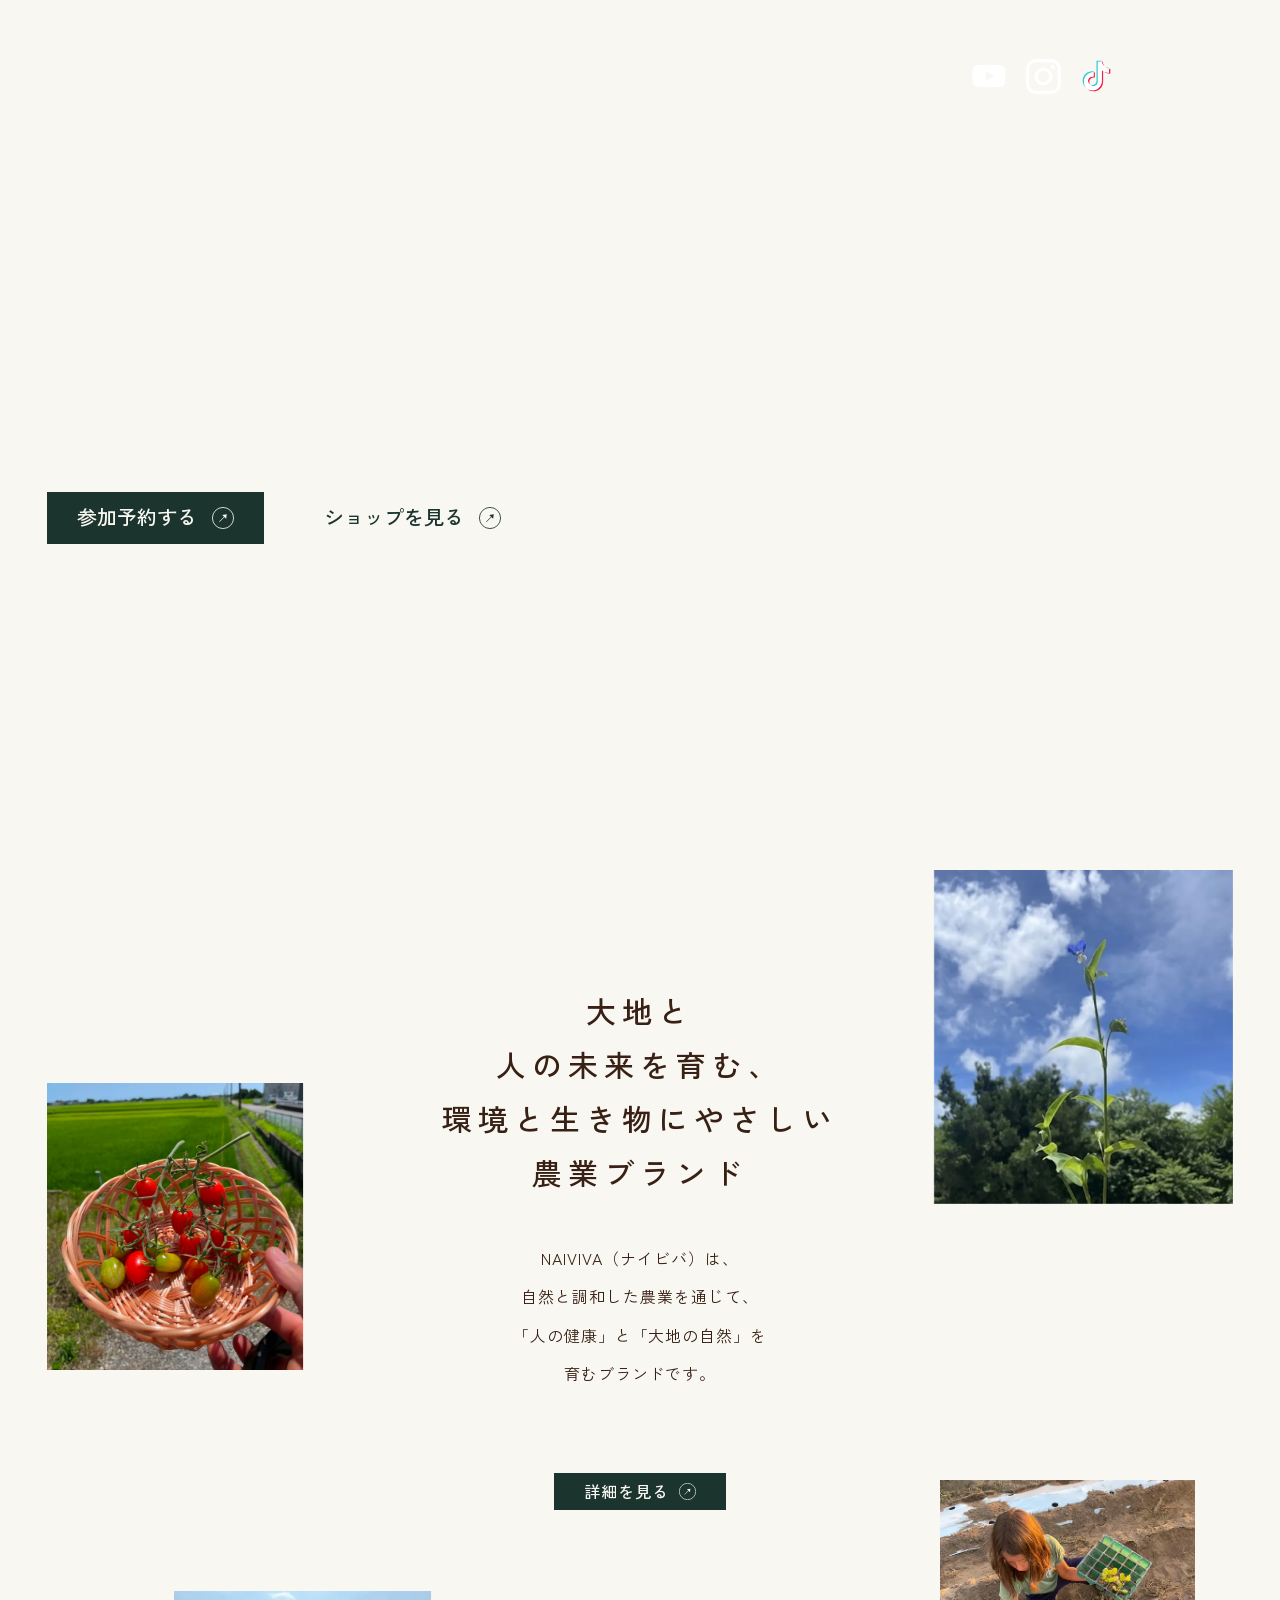
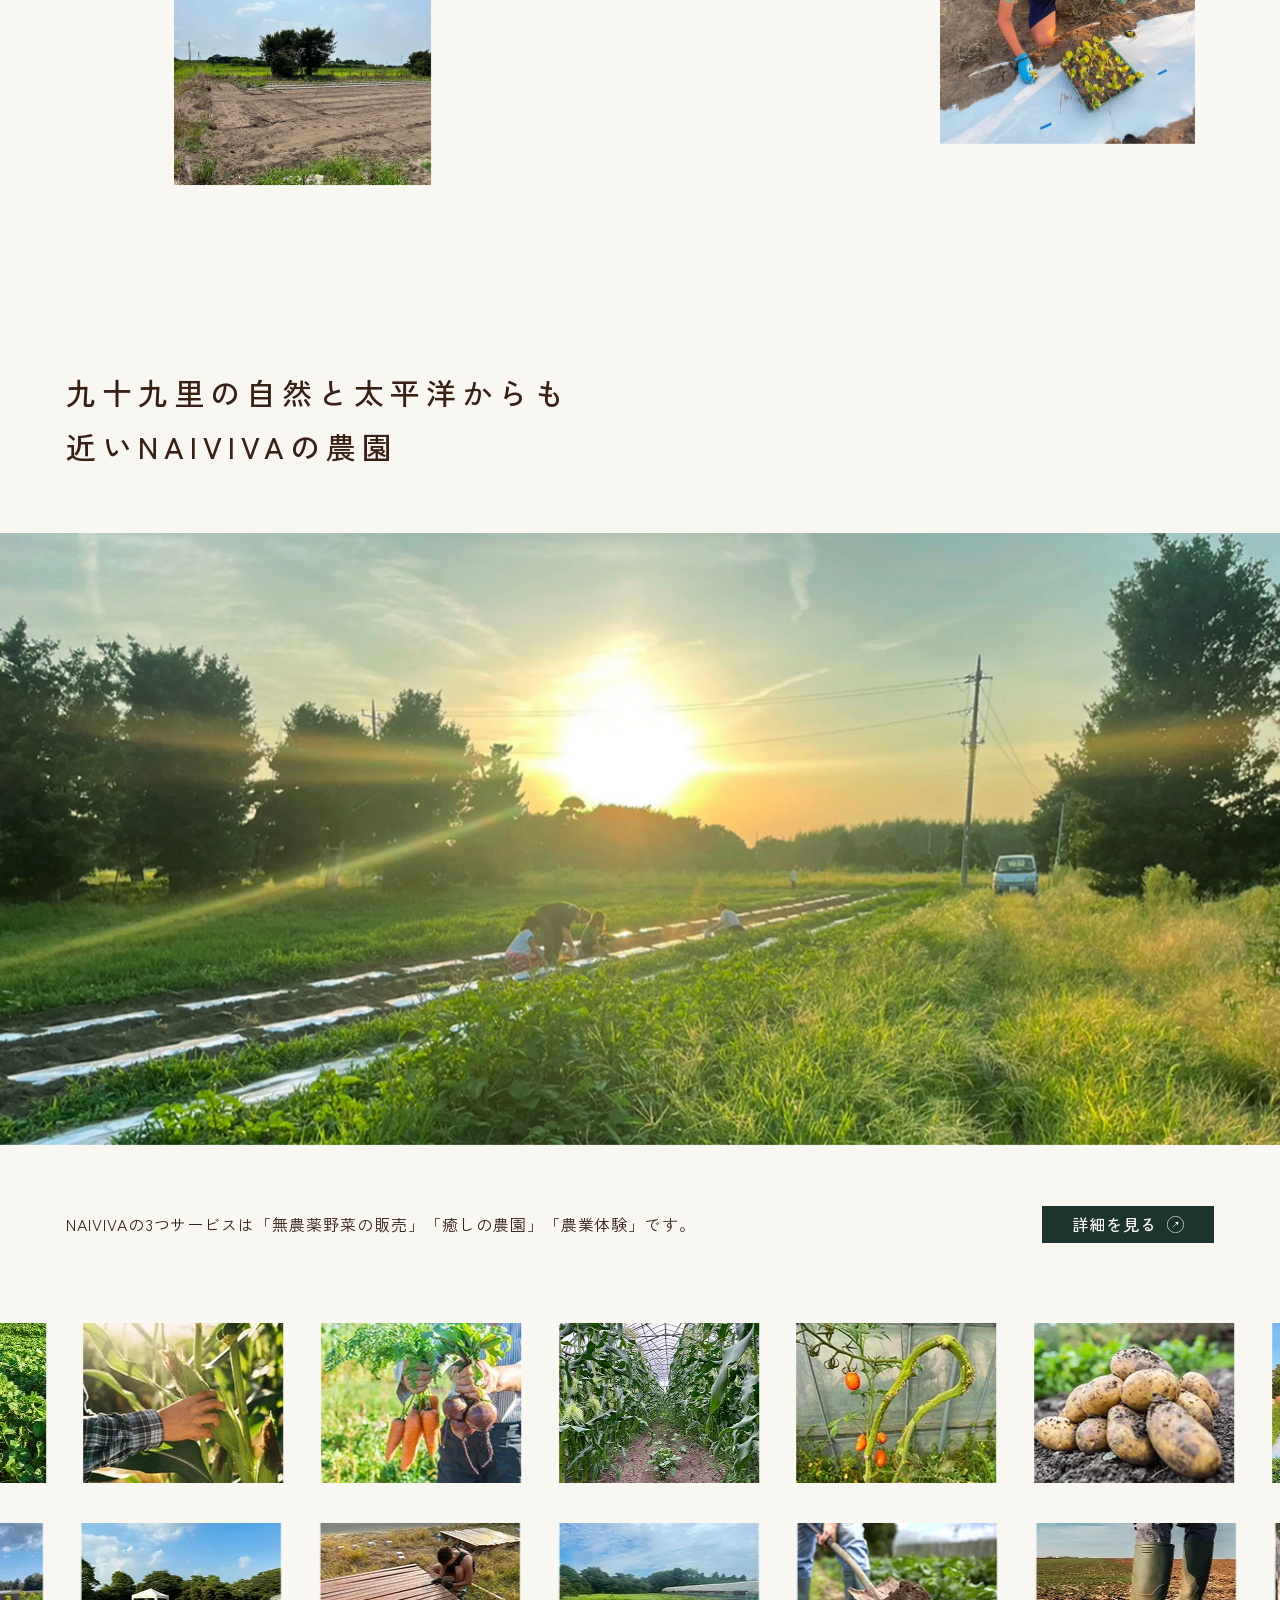
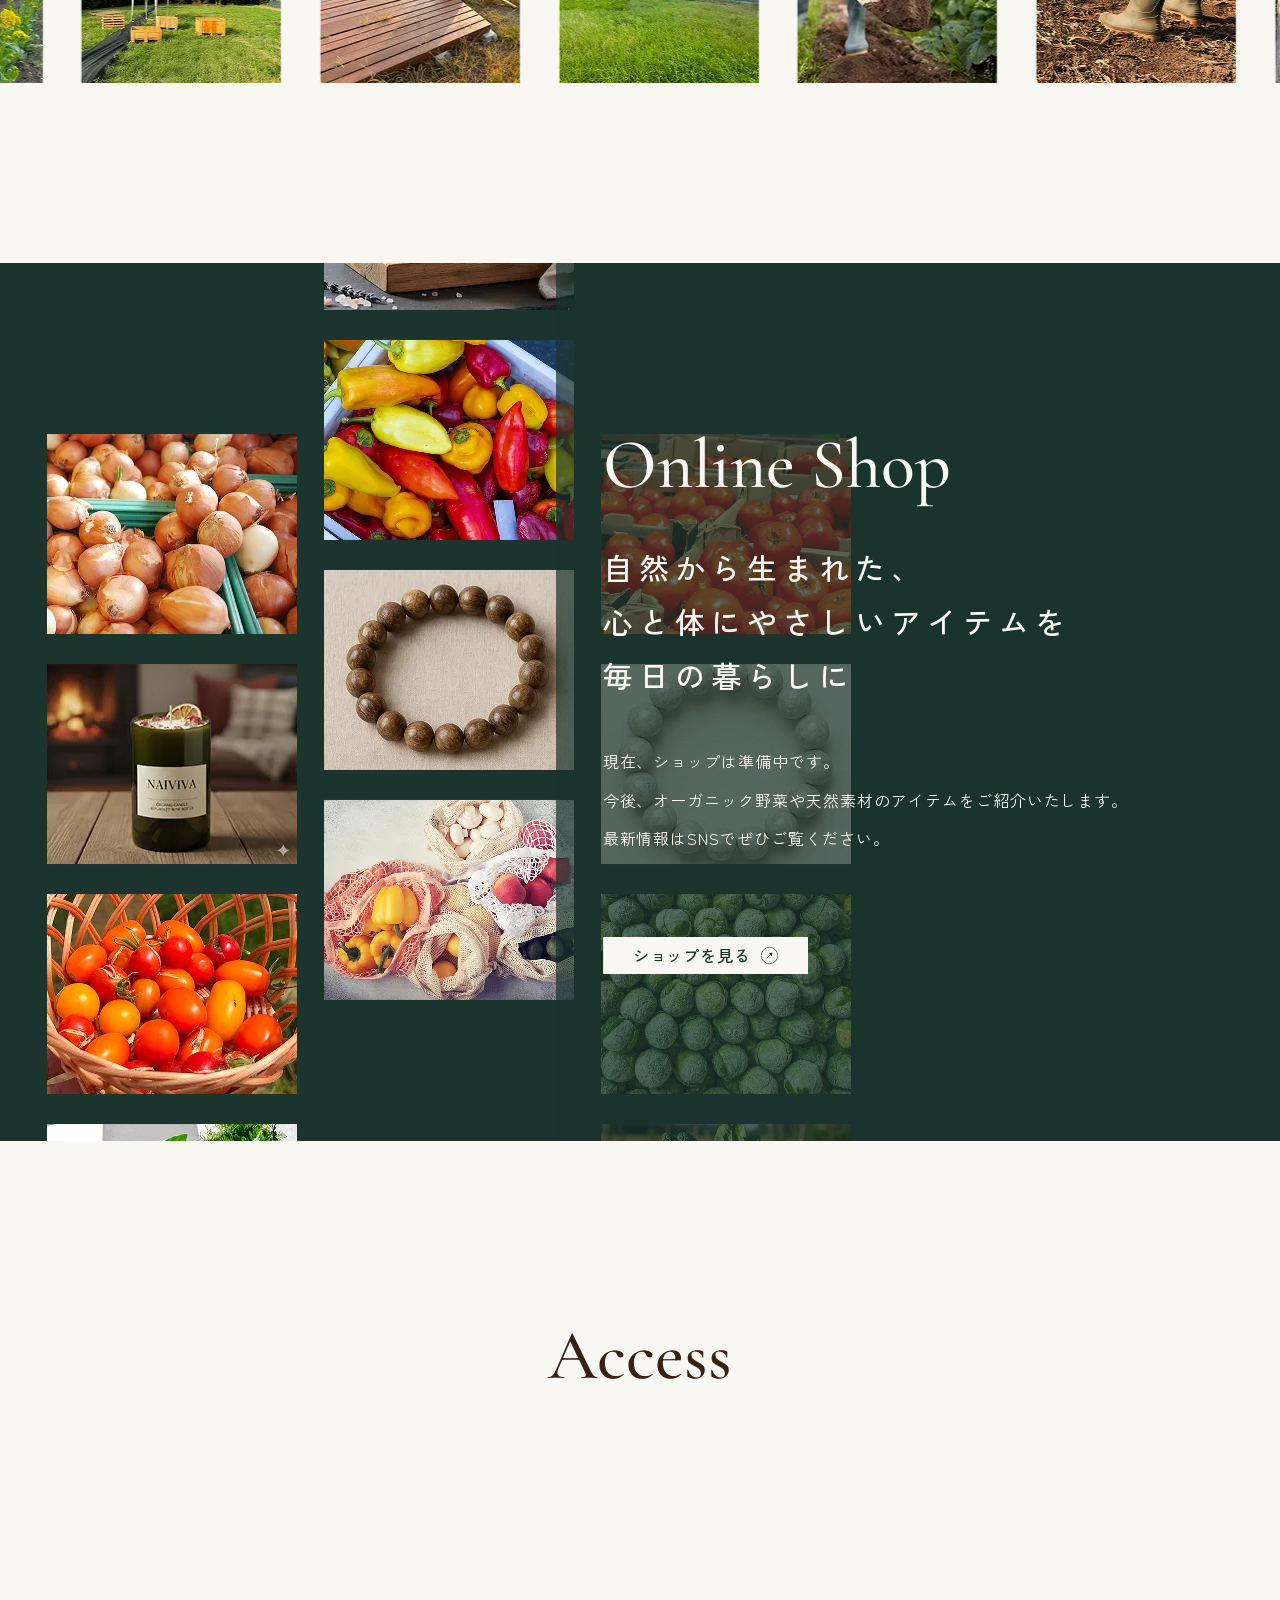
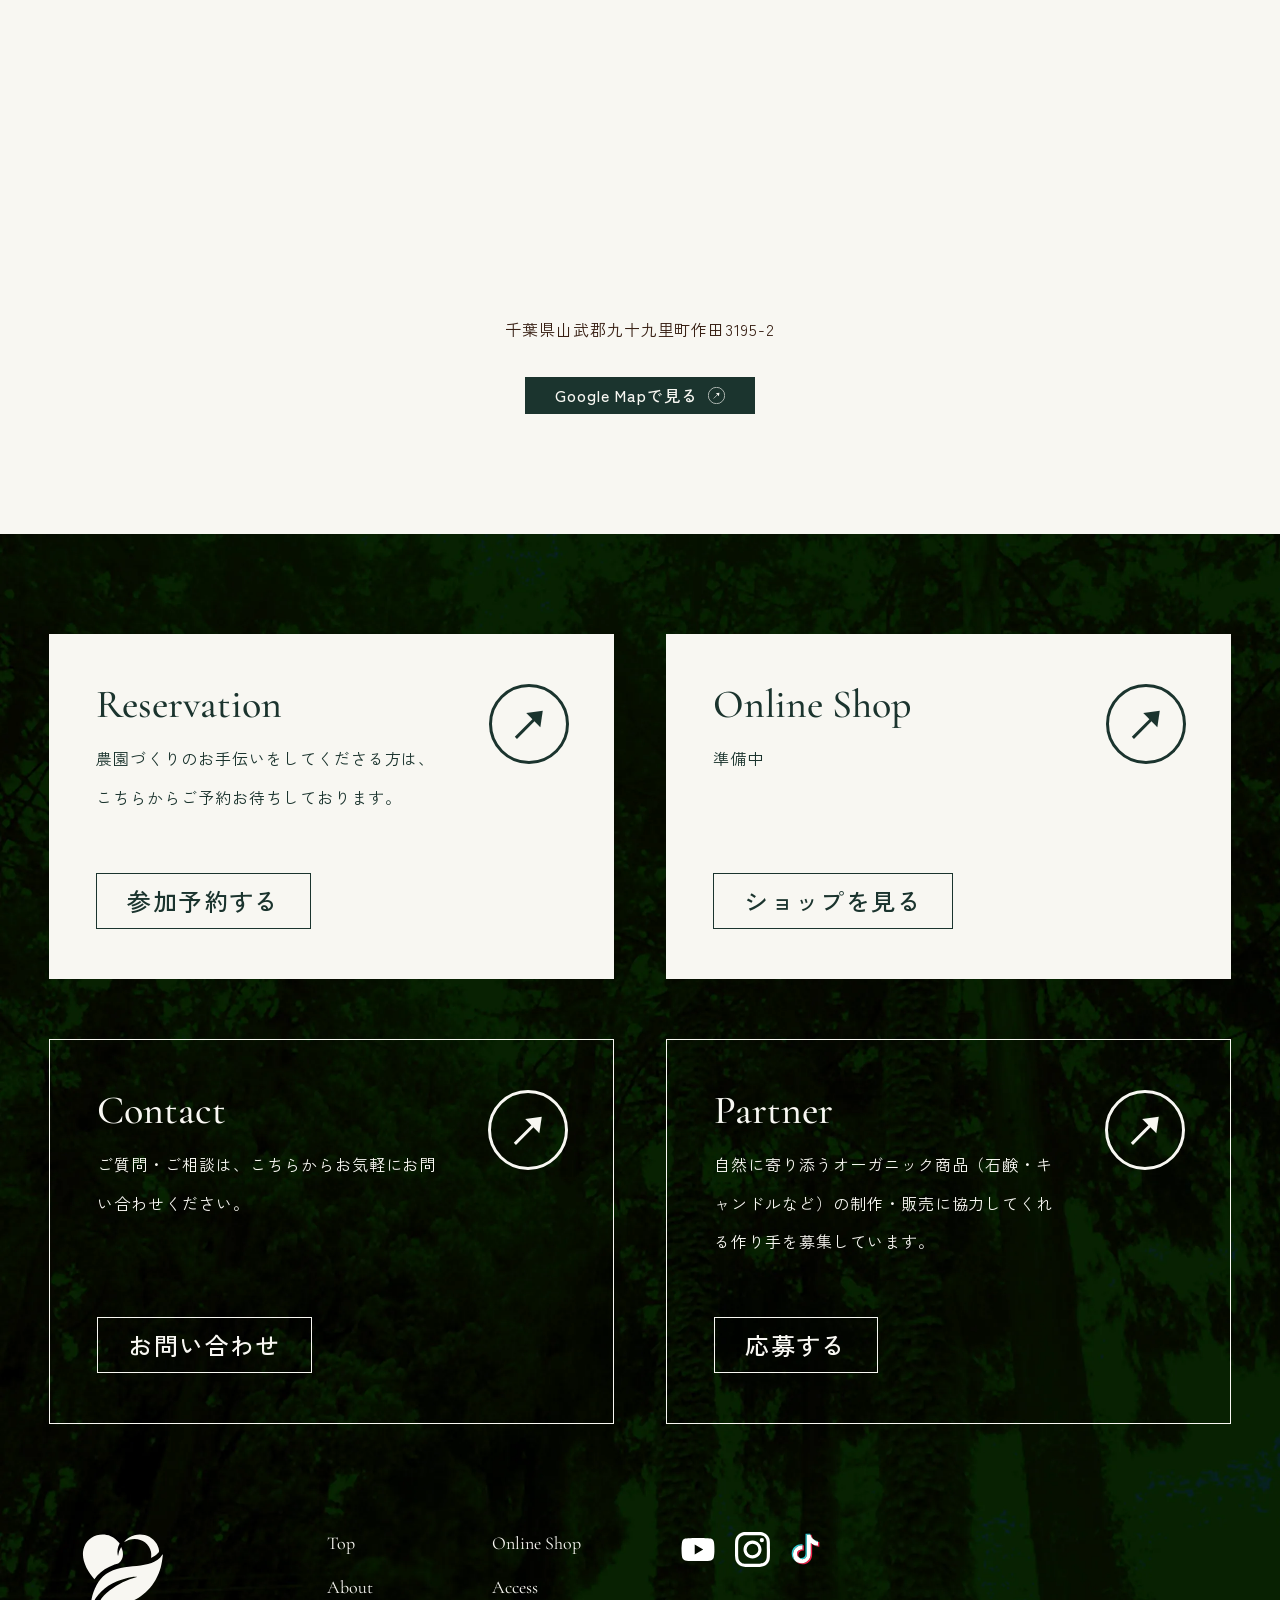
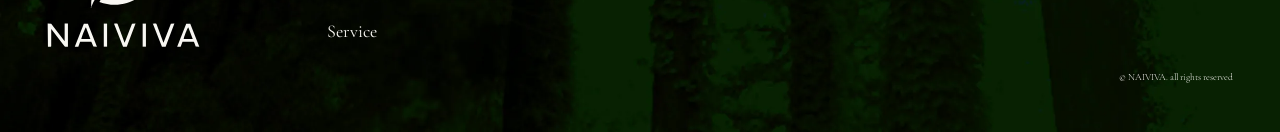
==== index.html @ ea020efd "Initial commit" ====
<!DOCTYPE html>
<html lang="ja">
  <head>
    <meta charset="UTF-8" />
    <meta name="viewport" content="width=device-width, initial-scale=1.0" />
    <meta
      name="description"
      content="NAIVIVA（ナイビバ）は、自然と調和した農業を通じて、「人の健康」と「大地の自然」を育むブランドです。日本では現在、無農薬で栽培されている農地は全体のわずか0.5％です。国は2030年までに25％を目指していますが、まだ道半ばです。NAIVIVAはその一歩を担い、安心できる食と、未来につながる暮らしを広げていきます。"
    />
    <!-- ogp -->
    <meta property="og:url" content="https://naiviva.com" />
    <meta property="og:type" content="website" />
    <meta property="og:title" content="NAIVIVA 公式サイト（ナイビバ）" />
    <meta
      property="og:description"
      content="NAIVIVA（ナイビバ）は、自然と調和した農業を通じて、「人の健康」と「大地の自然」を育むブランドです。日本では現在、無農薬で栽培されている農地は全体のわずか0.5％です。国は2030年までに25％を目指していますが、まだ道半ばです。NAIVIVAはその一歩を担い、安心できる食と、未来につながる暮らしを広げていきます。"
    />
    <meta property="og:site_name" content="NAIVIVA Official Site" />
    <!-- SNS投稿時に表示したい画像 -->
    <meta
      property="og:image"
      content="https://naiviva.com/assets/images/ogphoto.jpg"
    />
    <title>NAIVIVA 公式サイト（ナイビバ）</title>
    <!-- favicon -->
    <link rel="shortcut icon" href="./assets/images/favicon.ico" />
    <!-- iphone-favicon -->
    <link
      rel="apple-touch-icon"
      sizes="180x180"
      href="./assets/images/apple-touch-icon.png"
    />
    <!-- android-favicon -->
    <link
      rel="icon"
      type="image/png"
      href="./assets/images/android-chrome-256x256.png"
    />
    <!-- web font -->
    <link rel="preconnect" href="https://fonts.googleapis.com" />
    <link rel="preconnect" href="https://fonts.gstatic.com" crossorigin />
    <link
      href="https://fonts.googleapis.com/css2?family=Cormorant+Garamond:wght@300..700&family=Zen+Kaku+Gothic+New:wght@400;500&display=swap"
      rel="stylesheet"
    />

    <!-- css -->
    <link rel="stylesheet" href="./assets/css/sanitize.css" />
    <link rel="stylesheet" href="./assets/css/swiper-bundle.min.css" />
    <link rel="stylesheet" href="./assets/css/common.css" />
    <link rel="stylesheet" href="./assets/css/top.css" />
    <script src="./assets/js/main.js" defer></script>
  </head>
  <body class="wrap">
    <div id="container" class="container">
      <!-- Header -->
      <header class="header">
        <h1 class="header__logo">
          <a href="./index.html#container">
            <img
              class="header__logo--img"
              src="./assets/images/naiviva-logo-white.svg"
              alt="NAIVIVAロゴ"
            />
          </a>
        </h1>
        <div class="sns header__sns">
          <a
            href="https://youtube.com/@naiviva_99?si=sEiVEPv_ggrvvuse"
            target="_blank"
            ><img
              class="youtube"
              src="./assets/images/youtube-logo-white.svg"
              alt="YouTube"
          /></a>
          <a
            href="https://www.instagram.com/naiviva99?igsh=MWJoZzA3YzExa2hvZg%3D%3D&utm_source=qr"
            target="_blank"
            ><img
              class="instagram"
              src="./assets/images/instagram-logo-white.svg"
              alt="Instagram"
          /></a>
          <a
            href="https://www.tiktok.com/@naiviva99?_t=ZS-8zt7hDVAsSn&_r=1"
            target="_blank"
            ><img
              class="tiktok"
              src="./assets/images/tiktok-logo-white.svg"
              alt="TikTok"
          /></a>
        </div>
        <div class="menu-btn">
          <span class="menu-btn--before"></span>
          <span class="menu-btn--after"></span>
        </div>
        <!-- Header menu -->
        <div class="header__menu">
          <div class="header__menu-logo">
            <a href="./index.html#container">
              <img
                src="./assets/images/naiviva-word-logo-white.svg"
                alt="NAIVIVAロゴ"
              />
              <p class="header__menu-sub-topic">
                自然と暮らす<br />ライフスタイルをあなたに
              </p>
            </a>
          </div>
          <div class="header__menu-nav">
            <nav class="header__nav">
              <ul class="header__nav-list">
                <li class="header__nav-item">
                  <a href="./about.html">About</a>
                </li>
                <li class="header__nav-item">
                  <a href="./service.html">Service</a>
                </li>
                <li class="header__nav-item">
                  <a href="./index.html#shop">Online Shop</a>
                </li>
                <!-- ↓ 下記は後日追加される予定 -->
                <!-- <li class="header__nav-item">
                  <a href="./stay.html">Stay</a>
                </li> -->
                <!-- <li class="header__nav-item">
                  <a href="./faq.html">Q&A</a>
                </li> -->
                <li class="header__nav-item">
                  <a href="./index.html#access">Access</a>
                </li>
              </ul>
              <ul class="header__nav-list--ja">
                <li class="header__nav-item-ja">
                  <a href="https://lin.ee/Ran6rtq" target="_blank"
                    >参加予約する</a
                  >
                </li>
                <li class="header__nav-item-ja">
                  <a href="https://naiviva.stores.jp" target="_blank"
                    >ショップを見る</a
                  >
                </li>
                <li class="header__nav-item-ja">
                  <a href="https://lin.ee/Ran6rtq" target="_blank"
                    >お問い合わせ</a
                  >
                </li>
              </ul>
            </nav>
            <div class="sns">
              <a
                href="https://youtube.com/@naiviva_99?si=sEiVEPv_ggrvvuse"
                target="_blank"
                ><img
                  class="youtube"
                  src="./assets/images/youtube-logo-white.svg"
                  alt="Youtube"
              /></a>
              <a
                href="https://www.instagram.com/naiviva99?igsh=MWJoZzA3YzExa2hvZg%3D%3D&utm_source=qr"
                target="_blank"
                ><img
                  class="instagram"
                  src="./assets/images/instagram-logo-white.svg"
                  alt="Instagram"
              /></a>
              <a
                href="https://www.tiktok.com/@naiviva99?_t=ZS-8zt7hDVAsSn&_r=1"
                target="_blank"
                ><img
                  class="tiktok"
                  src="./assets/images/tiktok-logo-white.svg"
                  alt="TikTok"
              /></a>
            </div>
          </div>
        </div>
      </header>
      <main class="main">
        <article>
          <!-- Fv -->
          <div class="fv">
            <div class="fv__img-slide">
              <div class="fv__img"></div>
              <div class="fv__img"></div>
              <div class="fv__img"></div>
              <div class="fv__img"></div>
            </div>
            <div class="fv__feature">
              <p class="fv__topic">
                <img
                  src="./assets/images/naiviva-word-logo-white.svg"
                  alt="NAIVIVAロゴ"
                />
              </p>
              <p class="fv__sub-topic">
                自然と暮らす<br />ライフスタイルをあなたに
              </p>
              <div class="fv__btn-list">
                <a
                  href="https://lin.ee/Ran6rtq"
                  target="_blank"
                  class="btn--big btn__primary"
                  >参加予約する</a
                >
                <a
                  href="https://naiviva.stores.jp"
                  target="_blank"
                  class="btn--big btn__secondary"
                  >ショップを見る</a
                >
              </div>
            </div>
          </div>
          <!-- About -->
          <section id="about" class="section section--about">
            <div class="about__picture--upper">
              <img
                class="about__picture01 fadein"
                src="./assets/images/about01.webp"
                alt=""
              />
              <img
                class="about__picture02 fadein"
                src="./assets/images/about02.webp"
                alt=""
              />
            </div>
            <div class="about__txt">
              <h2 class="section__sub-topic about__sub-topic">
                大地と<br />人の未来を育む、<br />環境と生き物にやさしい<br />農業ブランド
              </h2>
              <div class="section__description-group about__description-group">
                <p class="section__description about__description">
                  NAIVIVA（ナイビバ）は、<br />自然と調和した農業を通じて、<br />「人の健康」と「大地の自然」を<br />育むブランドです。
                </p>
              </div>

              <a href="./about.html" class="btn--small btn__primary"
                >詳細を見る</a
              >
            </div>
            <div class="about__picture--lower">
              <img
                class="about__picture03 fadein"
                src="./assets/images/about03.webp"
                alt=""
              />
              <img
                class="about__picture04 fadein"
                src="./assets/images/about04.webp"
                alt=""
              />
            </div>
          </section>
          <!-- Service(Experience) -->
          <section id="experience" class="section">
            <div class="experience__feature">
              <div class="experience__topic">
                <h2 class="section__sub-topic">
                  九十九里の自然と太平洋からも<br />近いNAIVIVAの農園
                </h2>
              </div>
              <div class="experience__picture fadein">
                <img src="./assets/images/experience-top.webp" alt="Service" />
              </div>
              <div class="experience__detail">
                <div class="section__description-group">
                  <p class="section__description">
                    NAIVIVAの3つサービスは「無農薬野菜の販売」「癒しの農園」「農業体験」です。
                  </p>
                </div>
                <a href="./service.html" class="btn--small btn__primary"
                  >詳細を見る</a
                >
              </div>
            </div>
            <!-- Experience slider -->
            <div class="swiper swiper--experience">
              <ul class="swiper-wrapper swiper-wrapper--experience">
                <li class="swiper-slide swiper-slide--experience">
                  <img
                    src="./assets/images/experience/experience-slider-up01.webp"
                    alt=""
                  />
                </li>
                <li class="swiper-slide swiper-slide--experience">
                  <img
                    src="./assets/images/experience/experience-slider-up02.webp"
                    alt=""
                  />
                </li>
                <li class="swiper-slide swiper-slide--experience">
                  <img
                    src="./assets/images/experience/experience-slider-up03.webp"
                    alt=""
                  />
                </li>
                <li class="swiper-slide swiper-slide--experience">
                  <img
                    src="./assets/images/experience/experience-slider-up04.webp"
                    alt=""
                  />
                </li>
                <li class="swiper-slide swiper-slide--experience">
                  <img
                    src="./assets/images/experience/experience-slider-up05.webp"
                    alt=""
                  />
                </li>
                <li class="swiper-slide swiper-slide--experience">
                  <img
                    src="./assets/images/experience/experience-slider-up06.webp"
                    alt=""
                  />
                </li>
                <li class="swiper-slide swiper-slide--experience">
                  <img
                    src="./assets/images/experience/experience-slider-up07.webp"
                    alt=""
                  />
                </li>
                <li class="swiper-slide swiper-slide--experience">
                  <img
                    src="./assets/images/experience/experience-slider-up08.webp"
                    alt=""
                  />
                </li>
                <li class="swiper-slide swiper-slide--experience">
                  <img
                    src="./assets/images/experience/experience-slider-up09.webp"
                    alt=""
                  />
                </li>
                <li class="swiper-slide swiper-slide--experience">
                  <img
                    src="./assets/images/experience/experience-slider-up01.webp"
                    alt=""
                  />
                </li>
                <li class="swiper-slide swiper-slide--experience">
                  <img
                    src="./assets/images/experience/experience-slider-up02.webp"
                    alt=""
                  />
                </li>
                <li class="swiper-slide swiper-slide--experience">
                  <img
                    src="./assets/images/experience/experience-slider-up03.webp"
                    alt=""
                  />
                </li>
                <li class="swiper-slide swiper-slide--experience">
                  <img
                    src="./assets/images/experience/experience-slider-up04.webp"
                    alt=""
                  />
                </li>
                <li class="swiper-slide swiper-slide--experience">
                  <img
                    src="./assets/images/experience/experience-slider-up05.webp"
                    alt=""
                  />
                </li>
                <li class="swiper-slide swiper-slide--experience">
                  <img
                    src="./assets/images/experience/experience-slider-up06.webp"
                    alt=""
                  />
                </li>
                <li class="swiper-slide swiper-slide--experience">
                  <img
                    src="./assets/images/experience/experience-slider-up07.webp"
                    alt=""
                  />
                </li>
                <li class="swiper-slide swiper-slide--experience">
                  <img
                    src="./assets/images/experience/experience-slider-up08.webp"
                    alt=""
                  />
                </li>
                <li class="swiper-slide swiper-slide--experience">
                  <img
                    src="./assets/images/experience/experience-slider-up09.webp"
                    alt=""
                  />
                </li>
              </ul>
            </div>
            <div class="swiper swiper--experience" dir="rtl">
              <ul class="swiper-wrapper swiper-wrapper--experience">
                <li class="swiper-slide swiper-slide--experience">
                  <img
                    src="./assets/images/experience/experience-slider-down01.webp"
                    alt=""
                  />
                </li>
                <li class="swiper-slide swiper-slide--experience">
                  <img
                    src="./assets/images/experience/experience-slider-down02.webp"
                    alt=""
                  />
                </li>
                <li class="swiper-slide swiper-slide--experience">
                  <img
                    src="./assets/images/experience/experience-slider-down03.webp"
                    alt=""
                  />
                </li>
                <li class="swiper-slide swiper-slide--experience">
                  <img
                    src="./assets/images/experience/experience-slider-down04.webp"
                    alt=""
                  />
                </li>
                <li class="swiper-slide swiper-slide--experience">
                  <img
                    src="./assets/images/experience/experience-slider-down05.webp"
                    alt=""
                  />
                </li>
                <li class="swiper-slide swiper-slide--experience">
                  <img
                    src="./assets/images/experience/experience-slider-down06.webp"
                    alt=""
                  />
                </li>
                <li class="swiper-slide swiper-slide--experience">
                  <img
                    src="./assets/images/experience/experience-slider-down07.webp"
                    alt=""
                  />
                </li>
                <li class="swiper-slide swiper-slide--experience">
                  <img
                    src="./assets/images/experience/experience-slider-down01.webp"
                    alt=""
                  />
                </li>
                <li class="swiper-slide swiper-slide--experience">
                  <img
                    src="./assets/images/experience/experience-slider-down02.webp"
                    alt=""
                  />
                </li>
                <li class="swiper-slide swiper-slide--experience">
                  <img
                    src="./assets/images/experience/experience-slider-down03.webp"
                    alt=""
                  />
                </li>
                <li class="swiper-slide swiper-slide--experience">
                  <img
                    src="./assets/images/experience/experience-slider-down04.webp"
                    alt=""
                  />
                </li>
                <li class="swiper-slide swiper-slide--experience">
                  <img
                    src="./assets/images/experience/experience-slider-down05.webp"
                    alt=""
                  />
                </li>
                <li class="swiper-slide swiper-slide--experience">
                  <img
                    src="./assets/images/experience/experience-slider-down06.webp"
                    alt=""
                  />
                </li>
                <li class="swiper-slide swiper-slide--experience">
                  <img
                    src="./assets/images/experience/experience-slider-down07.webp"
                    alt=""
                  />
                </li>
              </ul>
            </div>
          </section>
          <!-- Online shop -->
          <section id="shop" class="section section--shop">
            <div class="shop__feature">
              <h2 class="section__topic shop__topic">Online Shop</h2>
              <h3 class="section__sub-topic shop__sub-topic">
                自然から生まれた、<br />心と体にやさしいアイテムを<br />毎日の暮らしに
              </h3>
              <div class="section__description-group shop__description">
                <p class="section__description">
                  現在、ショップは準備中です。<br />今後、オーガニック野菜や天然素材のアイテムをご紹介いたします。<br />最新情報はSNSでぜひご覧ください。
                </p>
              </div>
              <a
                href="https://naiviva.stores.jp"
                target="_blank"
                class="btn--small btn__secondary"
                >ショップを見る</a
              >
            </div>
            <!-- Shop parallax -->
            <div class="shop__slider">
              <ul class="shop-slide__list slide-btt">
                <li class="shop-slide__item">
                  <img src="./assets/images/shop/shop1-01.webp" alt="" />
                </li>
                <li class="shop-slide__item">
                  <img src="./assets/images/shop/shop1-02.webp" alt="" />
                </li>
                <li class="shop-slide__item">
                  <img src="./assets/images/shop/shop1-03.webp" alt="" />
                </li>
                <li class="shop-slide__item">
                  <img src="./assets/images/shop/shop1-04.webp" alt="" />
                </li>
                <li class="shop-slide__item">
                  <img src="./assets/images/shop/shop1-05.webp" alt="" />
                </li>
              </ul>
              <ul class="shop-slide__list slide-ttb">
                <li class="shop-slide__item">
                  <img src="./assets/images/shop/shop2-01.webp" alt="" />
                </li>
                <li class="shop-slide__item">
                  <img src="./assets/images/shop/shop2-02.webp" alt="" />
                </li>
                <li class="shop-slide__item">
                  <img src="./assets/images/shop/shop2-03.webp" alt="" />
                </li>
                <li class="shop-slide__item">
                  <img src="./assets/images/shop/shop2-04.webp" alt="" />
                </li>
                <li class="shop-slide__item">
                  <img src="./assets/images/shop/shop2-05.webp" alt="" />
                </li>
              </ul>
              <ul class="shop-slide__list slide-btt">
                <li class="shop-slide__item">
                  <img src="./assets/images/shop/shop3-01.webp" alt="" />
                </li>
                <li class="shop-slide__item">
                  <img src="./assets/images/shop/shop3-02.webp" alt="" />
                </li>
                <li class="shop-slide__item">
                  <img src="./assets/images/shop/shop3-03.webp" alt="" />
                </li>
                <li class="shop-slide__item">
                  <img src="./assets/images/shop/shop3-04.webp" alt="" />
                </li>
                <li class="shop-slide__item">
                  <img src="./assets/images/shop/shop3-05.webp" alt="" />
                </li>
              </ul>
            </div>
          </section>
        </article>
      </main>
      <!-- Footer -->
      <footer class="section--footer">
        <!-- Access -->
        <section id="access" class="section section--access">
          <h2 class="section__topic access__topic">Access</h2>
          <!-- GoogleMapのURL -->
          <div class="access__feature">
            <iframe
              class="map"
              src="https://www.google.com/maps/embed?pb=!1m17!1m12!1m3!1d3245.973892275884!2d140.44482127578203!3d35.55434697262846!2m3!1f0!2f0!3f0!3m2!1i1024!2i768!4f13.1!3m2!1m1!2zMzXCsDMzJzE1LjciTiAxNDDCsDI2JzUwLjYiRQ!5e0!3m2!1sja!2sjp!4v1758899732726!5m2!1sja!2sjp"
              style="border: 0"
              allowfullscreen=""
              loading="lazy"
              referrerpolicy="no-referrer-when-downgrade"
            ></iframe>
            <p class="address">千葉県山武郡九十九里町作田3195-2</p>
            <a
              href="https://maps.app.goo.gl/vRLjEVonvgdHXWAR7"
              target="_blank"
              class="btn--small btn__primary"
              >Google Mapで見る</a
            >
          </div>
        </section>
        <!-- Footer -->
        <div class="footer">
          <div class="footer__upper">
            <div class="footer-box">
              <!-- Reservation -->
              <a
                href="https://lin.ee/Ran6rtq"
                target="_blank"
                id="footer__reservation"
                class="footer-box--white"
              >
                <div class="footer-box__feature footer-box__feature--upper">
                  <div class="footer-box-txt">
                    <h2 class="footer-box__topic">Reservation</h2>
                    <p class="footer-box__description">
                      農園づくりのお手伝いをしてくださる方は、こちらからご予約お待ちしております。
                    </p>
                  </div>
                  <p class="footer-box__link--green">参加予約する</p>
                </div>
                <img
                  class="btn--footer"
                  src="./assets/images/btn-arrow-green.svg"
                  alt=""
                />
              </a>
              <!-- Online Shop -->
              <a
                href="https://naiviva.stores.jp"
                target="_blank"
                id="footer__shop"
                class="footer-box--white"
              >
                <div class="footer-box__feature footer-box__feature--upper">
                  <div class="footer-box-txt">
                    <h2 class="footer-box__topic">Online Shop</h2>
                    <p class="footer-box__description">準備中</p>
                  </div>
                  <p class="footer-box__link--green">ショップを見る</p>
                </div>
                <img
                  class="btn--footer"
                  src="./assets/images/btn-arrow-green.svg"
                  alt=""
                />
              </a>
            </div>
            <div class="footer-box">
              <!-- Contact -->
              <a
                href="https://lin.ee/Ran6rtq"
                target="_blank"
                id="footer__contact"
                class="footer-box--green"
              >
                <div class="footer-box__feature footer-box__feature--lower">
                  <div class="footer-box-txt">
                    <h2 class="footer-box__topic">Contact</h2>
                    <p class="footer-box__description">
                      ご質問・ご相談は、こちらからお気軽にお問い合わせください。
                    </p>
                  </div>
                  <p class="footer-box__link--white">お問い合わせ</p>
                </div>
                <img
                  class="btn--footer"
                  src="./assets/images/btn-arrow-yellow.svg"
                  alt=""
                />
              </a>
              <!-- Partner -->
              <a
                href="https://lin.ee/Ran6rtq"
                target="_blank"
                id="footer__partner"
                class="footer-box--green"
              >
                <div class="footer-box__feature footer-box__feature--lower">
                  <div class="footer-box-txt">
                    <h2 class="footer-box__topic">Partner</h2>
                    <p class="footer-box__description">
                      自然に寄り添うオーガニック商品（石鹸・キャンドルなど）の制作・販売に協力してくれる作り手を募集しています。
                    </p>
                  </div>
                  <p class="footer-box__link--white">応募する</p>
                </div>
                <img
                  class="btn--footer"
                  src="./assets/images/btn-arrow-yellow.svg"
                  alt=""
                />
              </a>
            </div>
          </div>
          <div class="footer__lower">
            <div class="footer__lower--left">
              <h2 class="footer__logo">
                <a href="./index.html#container">
                  <img
                    src="./assets/images/naiviva-logo-white.svg"
                    alt="NAIVIVAロゴ"
                  />
                </a>
              </h2>
              <div class="footer__feature">
                <div class="footer__nav">
                  <div class="footer__nav-list">
                    <a href="./index.html">Top</a>
                    <a href="./about.html">About</a>
                    <a href="./service.html">Service</a>
                  </div>
                  <div class="footer__nav-list">
                    <a href="./index.html#shop">Online Shop</a>
                    <!-- <a href="./stay.html">Stay</a> -->
                    <!-- <a href="./faq.html">Q&A</a> -->
                    <a href="#access">Access</a>
                  </div>
                </div>
                <div class="sns sns--footer">
                  <a
                    href="https://youtube.com/@naiviva_99?si=sEiVEPv_ggrvvuse"
                    target="_blank"
                    ><img
                      class="youtube"
                      src="./assets/images/youtube-logo-white.svg"
                      alt="YouTube"
                  /></a>
                  <a
                    href="https://www.instagram.com/naiviva99?igsh=MWJoZzA3YzExa2hvZg%3D%3D&utm_source=qr"
                    target="_blank"
                    ><img
                      class="instagram"
                      src="./assets/images/instagram-logo-white.svg"
                      alt="Instagram"
                  /></a>
                  <a
                    href="https://www.tiktok.com/@naiviva99?_t=ZS-8zt7hDVAsSn&_r=1"
                    target="_blank"
                    ><img
                      class="tiktok"
                      src="./assets/images/tiktok-logo-white.svg"
                      alt="TikTok"
                  /></a>
                </div>
              </div>
            </div>
            <div class="small">
              <small>&copy; NAIVIVA. all rights reserved</small>
            </div>
          </div>
        </div>
      </footer>
    </div>
    <script src="./assets/js/swiper-bundle.min.js"></script>
  </body>
</html>
---- assets/css/sanitize.css ----
/* Document
 * ========================================================================== */

/**
 * Add border box sizing in all browsers (opinionated).
 */

*,
::before,
::after {
  box-sizing: border-box;
}

/**
 * 1. Add text decoration inheritance in all browsers (opinionated).
 * 2. Add vertical alignment inheritance in all browsers (opinionated).
 */

::before,
::after {
  text-decoration: inherit; /* 1 */
  vertical-align: inherit; /* 2 */
}

/**
 * 1. Use the default cursor in all browsers (opinionated).
 * 2. Change the line height in all browsers (opinionated).
 * 3. Use a 4-space tab width in all browsers (opinionated).
 * 4. Remove the grey highlight on links in iOS (opinionated).
 * 5. Prevent adjustments of font size after orientation changes in
 *    IE on Windows Phone and in iOS.
 * 6. Breaks words to prevent overflow in all browsers (opinionated).
 */

html {
  cursor: default; /* 1 */
  line-height: 1.5; /* 2 */
  -moz-tab-size: 4; /* 3 */
  tab-size: 4; /* 3 */
  -webkit-tap-highlight-color: transparent /* 4 */;
  -ms-text-size-adjust: 100%; /* 5 */
  -webkit-text-size-adjust: 100%; /* 5 */
  word-break: break-word; /* 6 */
}

/* Sections
 * ========================================================================== */

/**
 * Remove the margin in all browsers (opinionated).
 */

body {
  margin: 0;
}

/**
 * Correct the font size and margin on `h1` elements within `section` and
 * `article` contexts in Chrome, Edge, Firefox, and Safari.
 */

h1 {
  font-size: 2em;
  margin: 0.67em 0;
}

/* Grouping content
 * ========================================================================== */

/**
 * Remove the margin on nested lists in Chrome, Edge, IE, and Safari.
 */

dl dl,
dl ol,
dl ul,
ol dl,
ul dl {
  margin: 0;
}

/**
 * Remove the margin on nested lists in Edge 18- and IE.
 */

ol ol,
ol ul,
ul ol,
ul ul {
  margin: 0;
}

/**
 * 1. Add the correct sizing in Firefox.
 * 2. Show the overflow in Edge 18- and IE.
 */

hr {
  height: 0; /* 1 */
  overflow: visible; /* 2 */
}

/**
 * Add the correct display in IE.
 */

main {
  display: block;
}

/**
 * Remove the list style on navigation lists in all browsers (opinionated).
 */

nav ol,
nav ul {
  list-style: none;
  padding: 0;
}

/**
 * 1. Correct the inheritance and scaling of font size in all browsers.
 * 2. Correct the odd `em` font sizing in all browsers.
 */

pre {
  font-family: monospace, monospace; /* 1 */
  font-size: 1em; /* 2 */
}

/* Text-level semantics
 * ========================================================================== */

/**
 * Remove the gray background on active links in IE 10.
 */

a {
  background-color: transparent;
}

/**
 * Add the correct text decoration in Edge 18-, IE, and Safari.
 */

abbr[title] {
  text-decoration: underline;
  text-decoration: underline dotted;
}

/**
 * Add the correct font weight in Chrome, Edge, and Safari.
 */

b,
strong {
  font-weight: bolder;
}

/**
 * 1. Correct the inheritance and scaling of font size in all browsers.
 * 2. Correct the odd `em` font sizing in all browsers.
 */

code,
kbd,
samp {
  font-family: monospace, monospace; /* 1 */
  font-size: 1em; /* 2 */
}

/**
 * Add the correct font size in all browsers.
 */

small {
  font-size: 80%;
}

/* Embedded content
 * ========================================================================== */

/*
 * Change the alignment on media elements in all browsers (opinionated).
 */

audio,
canvas,
iframe,
img,
svg,
video {
  vertical-align: middle;
}

/**
 * Add the correct display in IE 9-.
 */

audio,
video {
  display: inline-block;
}

/**
 * Add the correct display in iOS 4-7.
 */

audio:not([controls]) {
  display: none;
  height: 0;
}

/**
 * Remove the border on iframes in all browsers (opinionated).
 */

iframe {
  border-style: none;
}

/**
 * Remove the border on images within links in IE 10-.
 */

img {
  border-style: none;
}

/**
 * Change the fill color to match the text color in all browsers (opinionated).
 */

svg:not([fill]) {
  fill: currentColor;
}

/**
 * Hide the overflow in IE.
 */

svg:not(:root) {
  overflow: hidden;
}

/* Tabular data
 * ========================================================================== */

/**
 * Collapse border spacing in all browsers (opinionated).
 */

table {
  border-collapse: collapse;
}

/* Forms
 * ========================================================================== */

/**
 * Remove the margin on controls in Safari.
 */

button,
input,
select {
  margin: 0;
}

/**
 * 1. Show the overflow in IE.
 * 2. Remove the inheritance of text transform in Edge 18-, Firefox, and IE.
 */

button {
  overflow: visible; /* 1 */
  text-transform: none; /* 2 */
}

/**
 * Correct the inability to style buttons in iOS and Safari.
 */

button,
[type="button"],
[type="reset"],
[type="submit"] {
  -webkit-appearance: button;
}

/**
 * 1. Change the inconsistent appearance in all browsers (opinionated).
 * 2. Correct the padding in Firefox.
 */

fieldset {
  border: 1px solid #a0a0a0; /* 1 */
  padding: 0.35em 0.75em 0.625em; /* 2 */
}

/**
 * Show the overflow in Edge 18- and IE.
 */

input {
  overflow: visible;
}

/**
 * 1. Correct the text wrapping in Edge 18- and IE.
 * 2. Correct the color inheritance from `fieldset` elements in IE.
 */

legend {
  color: inherit; /* 2 */
  display: table; /* 1 */
  max-width: 100%; /* 1 */
  white-space: normal; /* 1 */
}

/**
 * 1. Add the correct display in Edge 18- and IE.
 * 2. Add the correct vertical alignment in Chrome, Edge, and Firefox.
 */

progress {
  display: inline-block; /* 1 */
  vertical-align: baseline; /* 2 */
}

/**
 * Remove the inheritance of text transform in Firefox.
 */

select {
  text-transform: none;
}

/**
 * 1. Remove the margin in Firefox and Safari.
 * 2. Remove the default vertical scrollbar in IE.
 * 3. Change the resize direction in all browsers (opinionated).
 */

textarea {
  margin: 0; /* 1 */
  overflow: auto; /* 2 */
  resize: vertical; /* 3 */
}

/**
 * Remove the padding in IE 10-.
 */

[type="checkbox"],
[type="radio"] {
  padding: 0;
}

/**
 * 1. Correct the odd appearance in Chrome, Edge, and Safari.
 * 2. Correct the outline style in Safari.
 */

[type="search"] {
  -webkit-appearance: textfield; /* 1 */
  outline-offset: -2px; /* 2 */
}

/**
 * Correct the cursor style of increment and decrement buttons in Safari.
 */

::-webkit-inner-spin-button,
::-webkit-outer-spin-button {
  height: auto;
}

/**
 * Correct the text style of placeholders in Chrome, Edge, and Safari.
 */

::-webkit-input-placeholder {
  color: inherit;
  opacity: 0.54;
}

/**
 * Remove the inner padding in Chrome, Edge, and Safari on macOS.
 */

::-webkit-search-decoration {
  -webkit-appearance: none;
}

/**
 * 1. Correct the inability to style upload buttons in iOS and Safari.
 * 2. Change font properties to `inherit` in Safari.
 */

::-webkit-file-upload-button {
  -webkit-appearance: button; /* 1 */
  font: inherit; /* 2 */
}

/**
 * Remove the inner border and padding of focus outlines in Firefox.
 */

::-moz-focus-inner {
  border-style: none;
  padding: 0;
}

/**
 * Restore the focus outline styles unset by the previous rule in Firefox.
 */

:-moz-focusring {
  outline: 1px dotted ButtonText;
}

/**
 * Remove the additional :invalid styles in Firefox.
 */

:-moz-ui-invalid {
  box-shadow: none;
}

/* Interactive
 * ========================================================================== */

/*
 * Add the correct display in Edge 18- and IE.
 */

details {
  display: block;
}

/*
 * Add the correct styles in Edge 18-, IE, and Safari.
 */

dialog {
  background-color: white;
  border: solid;
  color: black;
  display: block;
  height: -moz-fit-content;
  height: -webkit-fit-content;
  height: fit-content;
  left: 0;
  margin: auto;
  padding: 1em;
  position: absolute;
  right: 0;
  width: -moz-fit-content;
  width: -webkit-fit-content;
  width: fit-content;
}

dialog:not([open]) {
  display: none;
}

/*
 * Add the correct display in all browsers.
 */

summary {
  display: list-item;
}

/* Scripting
 * ========================================================================== */

/**
 * Add the correct display in IE 9-.
 */

canvas {
  display: inline-block;
}

/**
 * Add the correct display in IE.
 */

template {
  display: none;
}

/* User interaction
 * ========================================================================== */

/*
 * 1. Remove the tapping delay in IE 10.
 * 2. Remove the tapping delay on clickable elements
      in all browsers (opinionated).
 */

a,
area,
button,
input,
label,
select,
summary,
textarea,
[tabindex] {
  -ms-touch-action: manipulation; /* 1 */
  touch-action: manipulation; /* 2 */
}

/**
 * Add the correct display in IE 10-.
 */

[hidden] {
  display: none;
}

/* Accessibility
 * ========================================================================== */

/**
 * Change the cursor on busy elements in all browsers (opinionated).
 */

[aria-busy="true"] {
  cursor: progress;
}

/*
 * Change the cursor on control elements in all browsers (opinionated).
 */

[aria-controls] {
  cursor: pointer;
}

/*
 * Change the cursor on disabled, not-editable, or otherwise
 * inoperable elements in all browsers (opinionated).
 */

[aria-disabled="true"],
[disabled] {
  cursor: not-allowed;
}

/*
 * Change the display on visually hidden accessible elements
 * in all browsers (opinionated).
 */

[aria-hidden="false"][hidden] {
  display: initial;
}

[aria-hidden="false"][hidden]:not(:focus) {
  clip: rect(0, 0, 0, 0);
  position: absolute;
}
---- assets/css/common.css ----
@charset "utf-8";

:root {
  --font-family-en: "Cormorant Garamond", serif;
  --font-family-ja: "Zen Kaku Gothic New", sans-serif;

  --color-primary: #382014;
  --color-secondary: #f8f7f2;
  --color-tertiary: #1b342e;
  --background-primary: #f8f7f2;
  --background-secondary: #1b342e;
  --point-primary: #1b342e;
  --point-secondary: #f8f7f2;

  --width-section-pc: 3.6747%;
  --height-section-pc: 180px;

  --width-section-sp: 5.12%;
  --height-section-sp: 80px;
}

html {
  font-size: 62.5%;
  scroll-behavior: smooth;
}
body {
  font-family: var(--font-family-ja, "Zen Kaku Gothic New", sans-serif);
  font-weight: 400;
  font-style: normal;
  color: var(--color-primary, #3f2314);
  background-color: var(--background-primary, #fffdfb);
  line-height: 1.5;
  font-size: 1.6rem;
}
a {
  text-decoration: none;
  color: var(--color-secondary);
}
li {
  list-style: none;
}
.wrap {
  animation: fadein 3s forwards;
}
@keyframes fadein {
  0% {
    opacity: 0.5;
  }
  100% {
    opacity: 1;
  }
}
.br--sp {
  display: none;
}
.br--pc {
}

/* 文字詰め */
.palt {
  font-feature-settings: "palt";
}

@media screen and (max-width: 768px) {
  body {
    font-size: 1.3rem;
  }
  .br--sp {
    display: inline;
  }
  .br--pc {
    display: none;
  }
}

/* 
sns
*/
.sns {
  display: flex;
  align-items: center;
  gap: 12px;
}
.sns .youtube {
  width: 50px;
  transition: transform 0.5s ease;
}
.sns .instagram {
  width: 35px;
  transition: transform 0.5s ease;
}
.sns .tiktok {
  width: 47px;
  transition: transform 0.5s ease;
}
.sns .youtube:hover,
.sns .instagram:hover,
.sns .tiktok:hover {
  opacity: 0.7;
  transition: opacity 0.5s ease;
}
@media screen and (max-width: 768px) {
  .sns {
    gap: 10px;
  }
  .sns .youtube {
    width: 25px;
  }
  .sns .instagram {
    width: 18px;
    margin-top: -3px;
  }
  .sns .tiktok {
    width: 22px;
  }
}

/* 
slider
*/
.slide-ltr {
}
.slide-rtl {
}
.slide-ttb {
}
.slide-btt {
}

.swiper.swiper--experience {
  /*スライダーの幅と高さを調整*/
  width: 100%;
  height: 160px;
  margin-top: 40px;
}
.swiper-wrapper.swiper-wrapper--experience {
  transition-timing-function: linear;

  margin: 0;
  padding: 0;
}
.swiper-slide.swiper-slide--experience {
  /*スライド要素の幅と高さを調整*/
  width: auto;
  height: 160px;
  margin-left: 2.94%;
}

.swiper.swiper--shop {
  /*スライダーの幅と高さを調整*/
  /* margin-top: 40px; */
  margin: 0;
}

@media screen and (max-width: 768px) {
  .swiper.swiper--experience {
    /*スライダーの幅と高さを調整*/
    margin-top: 20px;
  }
  .swiper-wrapper.swiper-wrapper--experience {
  }
  .swiper-slide.swiper-slide--experience {
    /*スライド要素の幅と高さを調整*/
    margin-left: 5.12%;
  }
}

/* 
common
*/
.main {
}
.article {
}
.section {
  margin-top: var(--height-section-pc);
}
.section__topic {
  font-family: var(--font-family-en);
  font-size: 7rem;
  font-weight: 500;
  line-height: 1;
  margin: 0;
}
.section__sub-topic {
  font-size: 3rem;
  font-weight: 500;
  line-height: 1.8;
  letter-spacing: 0.2em;
  margin: 40px 0 0;
}
.section__description {
  line-height: 2.4;
  letter-spacing: 0.06em;
  margin: 0;
}
.section__description-group {
  display: flex;
  flex-direction: column;
  gap: 20px;
}

.fv__sub-title {
  color: var(--color-secondary);
  font-size: 3.4rem;
  font-weight: 500;
  line-height: 1.3;
  letter-spacing: 0.2em;
}

.btn--big,
.btn--small {
  font-family: var(--font-family-ja);
  border: none;
  display: inline-block;
  text-align: center;
  vertical-align: top;
  font-weight: 500;
  line-height: 1;
}
.btn--big {
  font-size: 2rem;
  padding: 15px 30px;
}
.btn--small {
  font-size: 1.6rem;
  padding: 10px 30px;
  letter-spacing: 0.06em;
  min-width: 172px;
}
.btn__secondary a {
  color: var(--color-tertiary);
}
.btn--big::after {
  content: "";
  display: inline-block;
  background-position: center;
  background-repeat: no-repeat;
  background-size: contain;
  width: 22px;
  height: 22px;
  margin-left: 15px;
}
.btn--small::after {
  content: "";
  display: inline-block;
  background-position: center;
  background-repeat: no-repeat;
  background-size: contain;
  width: 17px;
  height: 17px;
  margin-left: 10px;
}
.btn__primary {
  overflow: hidden;
  background-color: var(--background-secondary);
  color: var(--color-secondary);

  /* hover時に透過 */
  background: linear-gradient(
    90deg,
    rgba(27, 52, 46, 0.9) 0%,
    rgba(27, 52, 46, 0.9) 50%,
    rgba(27, 52, 46, 1) 50%,
    rgba(27, 52, 46, 1) 100%
  );
  background-size: 200% 100%;
  /* 未透過 */
  background-position: 100% 0;
  transition: background-position 0.5s ease;
}

.btn__primary:hover {
  /* 透過 */
  background-position: 0 0;
  transition: background-position 0.5s ease;
}
.btn__secondary {
  overflow: hidden;
  background-color: var(--background-primary);
  color: var(--color-tertiary);

  background: linear-gradient(
    90deg,
    rgba(248, 247, 242, 0.9) 0%,
    rgba(248, 247, 242, 0.9) 50%,
    rgba(248, 247, 242, 1) 50%,
    rgba(248, 247, 242, 1) 100%
  );
  background-size: 200% 100%;
  background-position: 100% 0;
  transition: background-position 0.5s ease;
}
.btn__secondary:hover {
  background-position: 0 0;
  transition: background-position 0.5s ease;
}

.btn__primary::after {
  background-image: url(../images/btn-arrow-yellow.svg);
}
.btn__secondary::after {
  background-image: url(../images/btn-arrow-green.svg);
}

.page-hero {
  background-repeat: no-repeat;
  background-size: cover;
  background-position: center;
  margin-top: 200px;
  width: 100%;
  height: 650px;
}
.page-hero__topic {
  display: flex;
  justify-content: center;
  padding-top: 327px;

  color: var(--color-secondary);
  text-align: center;
  font-family: var(--font-family-en);
  font-size: 7.5rem;
  font-weight: 700;
  line-height: 1;
}

.first-description {
  margin: 120px 5.14% 0;
  text-align: center;
}
.first-description a {
  margin-top: 80px;
}
@media screen and (min-width: 769px) and (max-width: 1024px) {
  .section {
    margin-top: 150px;
  }

  .section__topic {
    font-size: 6rem;
  }
  .section__sub-topic {
    font-size: 2.4rem;
  }
}
@media screen and (max-width: 768px) {
  .section {
    margin-top: var(--height-section-sp);
  }
  .section__topic {
    font-size: 3.5rem;
  }
  .section__sub-topic {
    margin: 20px 0 0;
    font-size: 1.7rem;
  }
  .section__description-group {
    gap: 10px;
  }
  .section__description {
    text-align: start;
  }

  .page-hero {
    margin-top: 83px;
    height: 294px;
  }
  .page-hero__topic {
    padding-top: 147px;
    font-size: 4.5rem;
  }
  .first-description {
    margin: 50px 7.69% 0;
  }
  .first-description a {
    margin-top: 40px;
  }
}

/* 
header
 */
.header {
  position: fixed;
  top: 0;
  left: 0;
  width: 100%;
  z-index: 888;
}
.header__logo {
  margin-top: 20px;
  margin-left: var(--width-section-pc);
}
.header__logo img {
  display: block;
  width: 11.25%;
}

.header__sns {
  position: absolute;
  top: 51px;
  right: 12.5%;
}
@media screen and (max-width: 768px) {
  .header__logo {
    margin-top: 16px;
    margin-left: var(--width-section-sp);
  }
  .header__logo img {
    width: 12.82%;
  }
  .header__sns {
    top: 20px;
    right: 19.23%;
  }
}

/* 
header-menu
*/
.menu-btn {
  position: fixed;
  top: 47px;
  right: var(--width-section-pc);
  width: 5.14%;
  cursor: pointer;
  z-index: 999;
  transform-origin: center;
}
.menu-btn .menu-btn--before,
.menu-btn .menu-btn--after {
  display: block;
  height: 3px;
  width: 100%;
  background-color: var(--color-primary);
  margin: 17px 0;
  transition: all 0.6s ease;
  transform-origin: center;
}
.menu-btn:hover .menu-btn--before,
.menu-btn:hover .menu-btn--after {
  transform: scaleX(0.7);
  transition: transform 0.3s ease;
}
/* active有効化時 */
.menu-btn.active .menu-btn--before {
  transform: rotate(45deg);
  transition: transform 0.6s ease;
  background-color: var(--color-secondary);
}
.menu-btn.active .menu-btn--after {
  transform: rotate(-45deg);
  transition: transform 0.6s ease;
  margin-top: -20px;
  background-color: var(--color-secondary);
}
.menu-btn:hover.active .menu-btn--before {
  transform: rotate(45deg) scaleX(0.7);
  transition: transform 0.3s ease;
}
.menu-btn:hover.active .menu-btn--after {
  transform: rotate(-45deg) scaleX(0.7);
  transition: transform 0.3s ease;
}

.header__menu {
  background-image: url(../images/naiviva-menu-bg-pc.webp);
  background-repeat: no-repeat;
  background-size: cover;
  background-position: center;

  position: fixed;
  inset: 0;
  transform: translateY(-100%);
  opacity: 0;
  transition-property: transform, opacity;
  transition-duration: 0.6s, 0.5s;
  transition-timing-function: ease, ease;
  transition-delay: 0.6s, 0s;

  display: flex;
  align-items: center;
  justify-content: space-between;
  padding: 0 3.6764%;
  z-index: 998;
}
.header__menu.active {
  transform: translate(0);
  opacity: 1;
  transition-property: transform, opacity;
  transition-duration: 0.2s, 0.8s;
  transition-timing-function: ease, ease;
  transition-delay: 0s, 0.2s;
}
.header__menu-logo {
  max-width: 63%;
  margin-top: 0;
}
.header__menu-logo img {
  width: 100%;
}

.header__menu-sub-topic {
  color: var(--color-secondary);
  font-size: 3.4rem;
  font-weight: 500;
  line-height: 1.3;
  letter-spacing: 0.2em;
  margin: 20px 0 0 0;
}
.header__menu-nav {
  margin-right: 10.31%;
  margin-left: 10.31%;
  width: 36.74%;
  min-width: 462px;
}
.header__nav {
  display: flex;
  margin-bottom: 80px;
}
.header__nav-list {
  display: flex;
  width: 43.1965%;
  flex-direction: column;
  gap: 30px;
  border-right: 1px solid var(--point-secondary);
}
.header__nav-item {
  margin-right: 17.27%;
}
.header__nav-item a {
  color: var(--color-secondary);
  font-family: var(--font-family-en);
  font-size: 2.8rem;
  font-weight: 300;
  line-height: 1;

  position: relative;
}

.header__nav-list--ja {
  display: flex;
  flex-direction: column;
  margin-left: 17.27%;
  gap: 30px;
}
.header__nav-item-ja a {
  color: var(--color-secondary);
  font-family: var(--font-family-en);
  font-size: 2.6rem;
  font-weight: 500;
  line-height: 1;

  position: relative;
}
/* hover時に左から右にborder流れる */
.header__nav-item a::after,
.header__nav-item-ja a::after {
  content: "";
  display: inline-block;
  background-color: var(--point-secondary);
  width: 100%;
  height: 2px;

  position: absolute;
  left: 0;
  bottom: 0;
  transform-origin: right top;
  transform: scale(0, 1);
  transition: transform 0.8s;
}
.header__nav-item a:hover::after,
.header__nav-item-ja a:hover::after {
  transform-origin: left top;
  transform: scale(1, 1);
  transition: transform 0.5s;
}
@media screen and (min-width: 769px) and (max-width: 1024px) {
  .header__menu-logo {
    max-width: 42%;
  }
  .header__menu-sub-topic {
    font-size: 2rem;
  }
  .header__menu-nav {
    margin-right: 0;
    margin-left: 5%;
    min-width: auto;

    width: 50%;
  }
  .header__nav-list {
    width: 40%;
  }
  .header__nav-item a {
    font-size: 2.2rem;
  }

  .header__nav-list--ja {
    margin-left: 10%;
  }
  .header__nav-item-ja a {
    font-size: 2.2rem;
  }
}

@media screen and (max-width: 768px) {
  .menu-btn {
    top: 19px;
    right: var(--width-section-sp);
    width: 6.69%;
  }
  .menu-btn .menu-btn--before,
  .menu-btn .menu-btn--after {
    height: 2px;
    margin: 7px 0;
  }
  /* active有効化時 */
  .menu-btn.active .menu-btn--after {
    margin-top: -10px;
  }

  .header__menu {
    background-image: url(../images/naiviva-menu-bg-sp.webp);
    flex-direction: column;
    justify-content: center;
    align-items: flex-start;
    padding: 0 7.69%;
  }
  .header__menu-logo {
    max-width: 100%;
    margin-top: 0;
  }
  .header__menu-logo img {
    width: 69.09%;
  }
  .header__menu-sub-topic {
    font-size: 1.6rem;
    margin: 15px 0 0 0;
  }
  .header__menu-nav {
    margin-top: 50px;
    margin-right: 0;
    margin-left: 0;
    width: 100%;
  }
  .header__nav {
    flex-direction: column;
    margin-bottom: 30px;
  }
  .header__nav-list {
    width: 69.09%;
    gap: 15px;
    margin: 0;
    padding-bottom: 30px;
    border-right: 0;
    border-bottom: 1px solid var(--point-secondary);
  }
  .header__nav-item a {
    font-size: 2.2rem;
  }
  .header__nav-list--ja {
    width: 69.09%;
    margin: 30px 0 0;
    gap: 15px;
    padding-bottom: 30px;
    border-bottom: 1px solid var(--point-secondary);
  }
  .header__nav-item-ja a {
    font-size: 2.6rem;
    font-weight: 500;
    line-height: 1;

    font-size: 2rem;
  }
}

/* 
access
*/
.section--access {
}
.access__topic {
  text-align: center;
}
.access__feature {
  display: flex;
  flex-direction: column;
  align-items: center;
}
.map {
  display: block;
  margin: 40px auto 0;
  width: 92.64%;
  height: 450px;
}
.address {
  margin: 40px 0;
  line-height: 1;
  letter-spacing: 0.06em;
}
@media screen and (max-width: 768px) {
  .map {
    margin: 30px auto 0;
    width: 89.74%;
    height: 258px;
  }
  .address {
    margin: 30px 0;
  }
}

/* 
footer
*/
.section--footer {
}
.footer {
  background-image: url(../images/footer-background.webp);
  background-repeat: no-repeat;
  background-size: cover;
  background-position: left center;
  /* background-position: left; */
  margin-top: 120px;
  padding-top: 100px;
}
.footer__upper {
}
.footer-box {
  display: flex;
  gap: 4.41%;
  justify-content: center;
  align-items: center;
  margin: 0 var(--width-section-pc) 60px;
}
.footer-box--white,
.footer-box--green {
  padding: 50px 3.96%;
  width: 47.61%;
  display: block;
  position: relative;
}
.footer-box--white {
  color: var(--color-tertiary);
  background-color: var(--background-primary);
  transition: opacity 0.6s ease;
}
.footer-box--white:hover {
  opacity: 0.8;
  transition: opacity 0.6s ease;
}
.footer-box--green {
  color: var(--color-secondary);
  border: 1px solid var(--point-secondary);
  transition: opacity 0.6s ease;
}
.footer-box--green:hover {
  opacity: 0.6;
  transition: opacity 0.6s ease;
}
.footer-box__feature {
  display: flex;
  flex-direction: column;
  justify-content: space-between;
  align-items: flex-start;
}
.footer-box__feature--upper {
  height: 245px;
}
.footer-box__feature--lower {
  height: 283px;
}
@media screen and (min-width: 769px) and (max-width: 1024px) {
  .footer-box__feature--upper {
    height: 280px;
  }
  .footer-box__feature--lower {
    height: 330px;
  }
}
.footer-box-txt {
  width: 75%;
}
.btn--footer {
  display: inline-block;
  width: 20%;
  height: 80px;
  max-width: 80px;

  position: absolute;
  top: 50px;
  right: 8%;
}
.footer-box__topic {
  font-family: var(--font-family-en);
  font-size: 4rem;
  font-weight: 500;
  line-height: 1;
  margin: 0;
}
.footer-box__description {
  line-height: 2.4;
  letter-spacing: 0.06em;
  margin: 15px 0 0 0;
}
.footer-box__link--green,
.footer-box__link--white {
  display: inline-block;
  padding: 15px 30px;
  margin: 0;
  font-size: 2.4rem;
  font-weight: 500;
  line-height: 1;
  letter-spacing: 0.06em;
}
.footer-box__link--green {
  border: 1px solid var(--point-primary);
}

.footer-box__link--white {
  border: 1px solid var(--point-secondary);
}

.footer__lower {
  display: flex;
  justify-content: space-between;
  align-items: flex-end;
  margin: 0 var(--width-section-pc);
  padding: 40px 0 50px;
}
.footer__lower--left {
  display: flex;
  gap: 20.87%;
}
.footer__logo {
  margin-top: 10px;
  margin-bottom: 35px;
}
.footer__logo > a {
  width: 100%;
}
.footer__feature {
  display: flex;
  align-items: flex-start;
  gap: 10%;
}
.footer__nav {
  display: flex;
  gap: 10%;
}
.footer__nav-list {
  display: flex;
  flex-direction: column;
  align-items: flex-start;
  gap: 26px;
  margin-top: 10px;
  width: 150px;
}
.footer__nav-list a {
  font-family: var(--font-family-en);
  font-size: 1.8rem;
  font-weight: 400;
  line-height: 1;

  position: relative;
}
/* hover時に左から右にborder流れる */
.footer__nav-list a::after {
  content: "";
  display: inline-block;
  background-color: var(--point-secondary);
  width: 100%;
  height: 2px;

  position: absolute;
  left: 0;
  bottom: -4px;
  transform-origin: right top;
  transform: scale(0, 1);
  transition: transform 0.5s;
}
.footer__nav-list a:hover::after {
  transform-origin: left top;
  transform: scale(1, 1);
  transition: transform 0.5s;
}

.small {
  color: var(--color-secondary);
  font-family: var(--font-family-en);
  font-size: 1.2rem;
  font-weight: 300;
  line-height: 1;
}

@media screen and (min-width: 769px) and (max-width: 1024px) {
  .footer__lower--left {
    gap: 12.87%;
  }
  .footer__feature {
    gap: 10%;
  }
  .footer__nav {
    gap: 10%;
  }
  .footer__nav-list {
    width: 110px;
  }
}

@media screen and (max-width: 768px) {
  .footer {
    background-position: center;
    margin-top: 60px;
    padding-top: 60px;
  }
  .footer-box {
    flex-direction: column;
    gap: 30px;
    justify-content: flex-start;
    margin: 0 var(--width-section-sp) 30px;
  }
  .footer-box--white,
  .footer-box--green {
    padding: 20px 5.71%;
    width: 100%;
  }
  .footer-box__feature--upper {
    height: auto;
  }
  .footer-box__feature--lower {
    height: auto;
  }
  .btn--footer {
    width: 19.35%;
    height: 60px;
    max-width: 60px;

    top: 20px;
    right: 6%;
  }

  .footer-box__topic {
    font-size: 2.4rem;
  }
  .footer-box__description {
  }
  .footer-box__link--green,
  .footer-box__link--white {
    font-size: 1.8rem;
    margin-top: 30px;
  }
  .footer-box__link--green {
    border: 1px solid var(--point-primary);
  }
  .footer-box__link--white {
    border: 1px solid var(--point-secondary);
  }

  .footer__lower {
    flex-direction: column;
    justify-content: flex-start;
    align-items: center;
    margin: 0 10.25%;
    padding: 20px 0 50px;
  }
  .footer__lower--left {
    flex-direction: column;
    align-items: center;
    gap: 30px;
    width: 100%;
  }
  .footer__logo {
    margin: 0 auto;
    margin-top: 0;
    margin-bottom: 0;
  }
  .footer__feature {
    flex-direction: column-reverse;
    gap: 40px;
    width: 100%;
  }
  .footer__nav {
    justify-content: space-between;
    width: 100%;
    gap: 6.45%;
  }
  .footer__nav-list {
    gap: 26px;
    margin-top: 0;
    width: 50%;
  }
  .sns--footer {
    margin: 0 auto;
  }
  .sns--footer .youtube {
    width: 50px;
  }
  .sns--footer .instagram {
    width: 32px;
  }
  .sns--footer .tiktok {
    width: 47px;
  }
  .small {
    width: 100%;
    text-align: left;
    margin-top: 40px;
  }
}
---- assets/css/top.css ----
@charset "utf-8";

/* 
fv
 */
.fv {
  width: 100%;
  height: 680px;
  display: flex;
  flex-direction: column;
  justify-content: center;
  overflow: hidden;

  position: relative;
}

/* fv背景画像の順番変更 */
.fv__img-slide {
  position: relative;
  width: 100%;
  height: 100%;
  overflow: hidden;
}
@keyframes effect-fv-img {
  0% {
    opacity: 0;
    transform: scale(1);
  }
  4% {
    opacity: 1;
  }
  33% {
    opacity: 1;
  }
  41% {
    opacity: 0;
    transform: scale(1.2);
  }
  100% {
    opacity: 0;
  }
}

.fv__img {
  position: absolute;
  top: 0;
  left: 0;
  width: 100%;
  height: 100%;

  background-size: cover;
  background-position: center;
  background-repeat: no-repeat;

  opacity: 0;
  animation: effect-fv-img 34s linear infinite;
}
.fv__img img {
  width: 100%;
  height: 100%;
}
.fv__img:nth-child(1) {
  background-image: url(../images/fv01.webp);
  animation-delay: -2s;
}
.fv__img:nth-child(2) {
  background-image: url(../images/fv02.webp);
  animation-delay: 6s;
}
.fv__img:nth-child(3) {
  background-image: url(../images/fv03.webp);
  animation-delay: 14s;
}
.fv__img:nth-child(4) {
  background-image: url(../images/fv04.webp);
  animation-delay: 22s;
}

.fv__feature {
  position: absolute;
  top: 257px;
  left: var(--width-section-pc);
}
.fv__topic {
  margin: 0;
}
.fv__topic img {
  width: 100%;
}
.fv__sub-topic {
  color: var(--color-secondary);
  font-size: 3.4rem;
  font-weight: 500;
  line-height: 1.3;
  letter-spacing: 0.2em;
  margin: 20px 0 0 0;
}
.fv__btn-list {
  margin: 50px 0 0 0;
  display: flex;
  gap: 30px;
}

@media screen and (max-width: 768px) {
  .fv {
    height: 687px;
  }
  .fv__feature {
    top: 328px;
    left: var(--width-section-sp);
  }
  .fv__topic img {
    width: 77.29%;
  }
  .fv__sub-topic {
    font-size: 2rem;
  }
  .fv__btn-list {
    margin: 40px 0 0 0;
    gap: 10px;
    flex-direction: column;
    align-items: flex-start;
  }
}

/* 
about
*/
.section--about {
  margin-top: 303px;
}
.about__picture--upper {
  position: relative;
}
.about__picture--lower {
  display: flex;
  justify-content: space-between;
  align-items: flex-start;
  margin: 0 6.61% 0 13.6%;
  position: relative;
}
.about__picture01 {
  position: absolute;
  top: 100px;
  left: var(--width-section-pc);
  width: 20%;
  max-width: 321px;
  height: auto;
}
.about__picture02 {
  position: absolute;
  top: -113px;
  right: var(--width-section-pc);
  width: 23.38%;
  max-width: 393px;
  height: auto;
}
.about__picture03 {
  width: 25.16%;
  max-width: 273px;
  height: auto;
  margin-top: 81px;
}
.about__picture04 {
  width: 25%;
  max-width: 273px;
  height: auto;
  margin-top: -30px;
}
.about__txt {
  display: flex;
  flex-direction: column;
  justify-content: flex-start;
  align-items: center;
}
.about__sub-topic {
  text-align: center;
  margin: 0;
}
.about__description-group {
  margin: 40px 0 80px;
}
.about__description {
  text-align: center;
}

@media screen and (max-width: 768px) {
  .section--about {
    margin-top: 70px;
  }
  .about__picture--upper,
  .about__picture--lower {
    display: flex;
    justify-content: space-between;
    align-items: flex-start;
  }
  .about__picture--lower {
    margin: 40px var(--width-section-sp) 0 7.69%;
  }

  .about__picture01 {
    position: static;
    margin-top: 40px;
    width: 35.12%;
  }
  .about__picture02 {
    position: static;
    width: 40.25%;
  }
  .about__picture03 {
    position: static;
    width: 35%;
    margin-top: 65px;
  }
  .about__picture04 {
    position: static;
    width: 35%;
    margin: 0;
  }
  .about__txt {
    margin-top: 40px;
  }
  .about__description-group {
    margin: 20px 7.69% 40px;
  }
}

/* 
experience
*/
.experience__feature {
  margin-bottom: 80px;
}
.experience__topic {
  margin: 0 5.147%;
}
.experience__detail {
  display: flex;
  justify-content: space-between;
  align-items: flex-end;
  gap: 4%;
  margin: 60px 5.147% 0;
}
.experience__picture {
  margin-top: 60px;
}
.experience__picture > img {
  width: 100%;
}
@media screen and (max-width: 768px) {
  .experience__feature {
    margin-bottom: 40px;
  }
  .experience__detail {
    flex-direction: column;
    align-items: flex-start;
    justify-content: space-between;
    margin: 30px 7.69% 0;
  }
  .experience__picture {
    margin-top: 30px;
  }
  .experience__detail a {
    display: inline-block;
    margin-top: 40px;
  }
}

/* 
online shop
*/
.section--shop {
  height: 878px;
  background-color: var(--background-secondary);
  overflow: hidden;
  position: relative;
}
.shop__feature {
  background-color: rgba(27, 52, 46, 0.7);
  height: 878px;
  width: 56.6%;
  display: flex;
  flex-direction: column;
  justify-content: center;
  align-items: flex-start;
  padding: 0 var(--width-section-pc);
  z-index: 200;

  position: absolute;
  top: 50%;
  right: 0;
  transform: translateY(-50%);
}
.shop__topic,
.shop__sub-topic {
  color: var(--color-secondary);
}

.shop__description {
  color: var(--color-secondary);
  margin-top: 40px;
  margin-bottom: 80px;
}
.shop__slider {
  display: flex;
  justify-content: flex-start;
  padding-left: var(--width-section-pc);
  width: 100%;
  gap: 2.2%;
  z-index: 1;
}
.shop-slide__list {
  padding: 0;
  margin: 0;
  display: flex;
  flex-direction: column;
}
.shop-slide__item {
  max-width: 250px;
}
.shop-slide__item > img {
  width: 100%;
  margin-top: 30px;
}

@media screen and (max-width: 768px) {
  .section--shop {
    height: auto;
    padding: 60px 0;
  }
  .shop__feature {
    height: auto;
    width: 100%;
    padding: 0 7.69%;
    position: static;
    transform: translateY(0);
  }
  .shop__description {
    margin-top: 30px;
    margin-bottom: 40px;
  }
  .shop__slider {
    flex-direction: column;
    justify-content: flex-start;
    padding-left: 0;
    margin-top: 40px;
    gap: 15px;
    position: static;
  }
  .shop-slide__list {
    flex-direction: row;
    gap: 3.84%;
  }
  .shop-slide__item {
    min-width: 29.48%;
  }
  .shop-slide__item > img {
    width: 100%;
    margin-top: 0;
  }
}
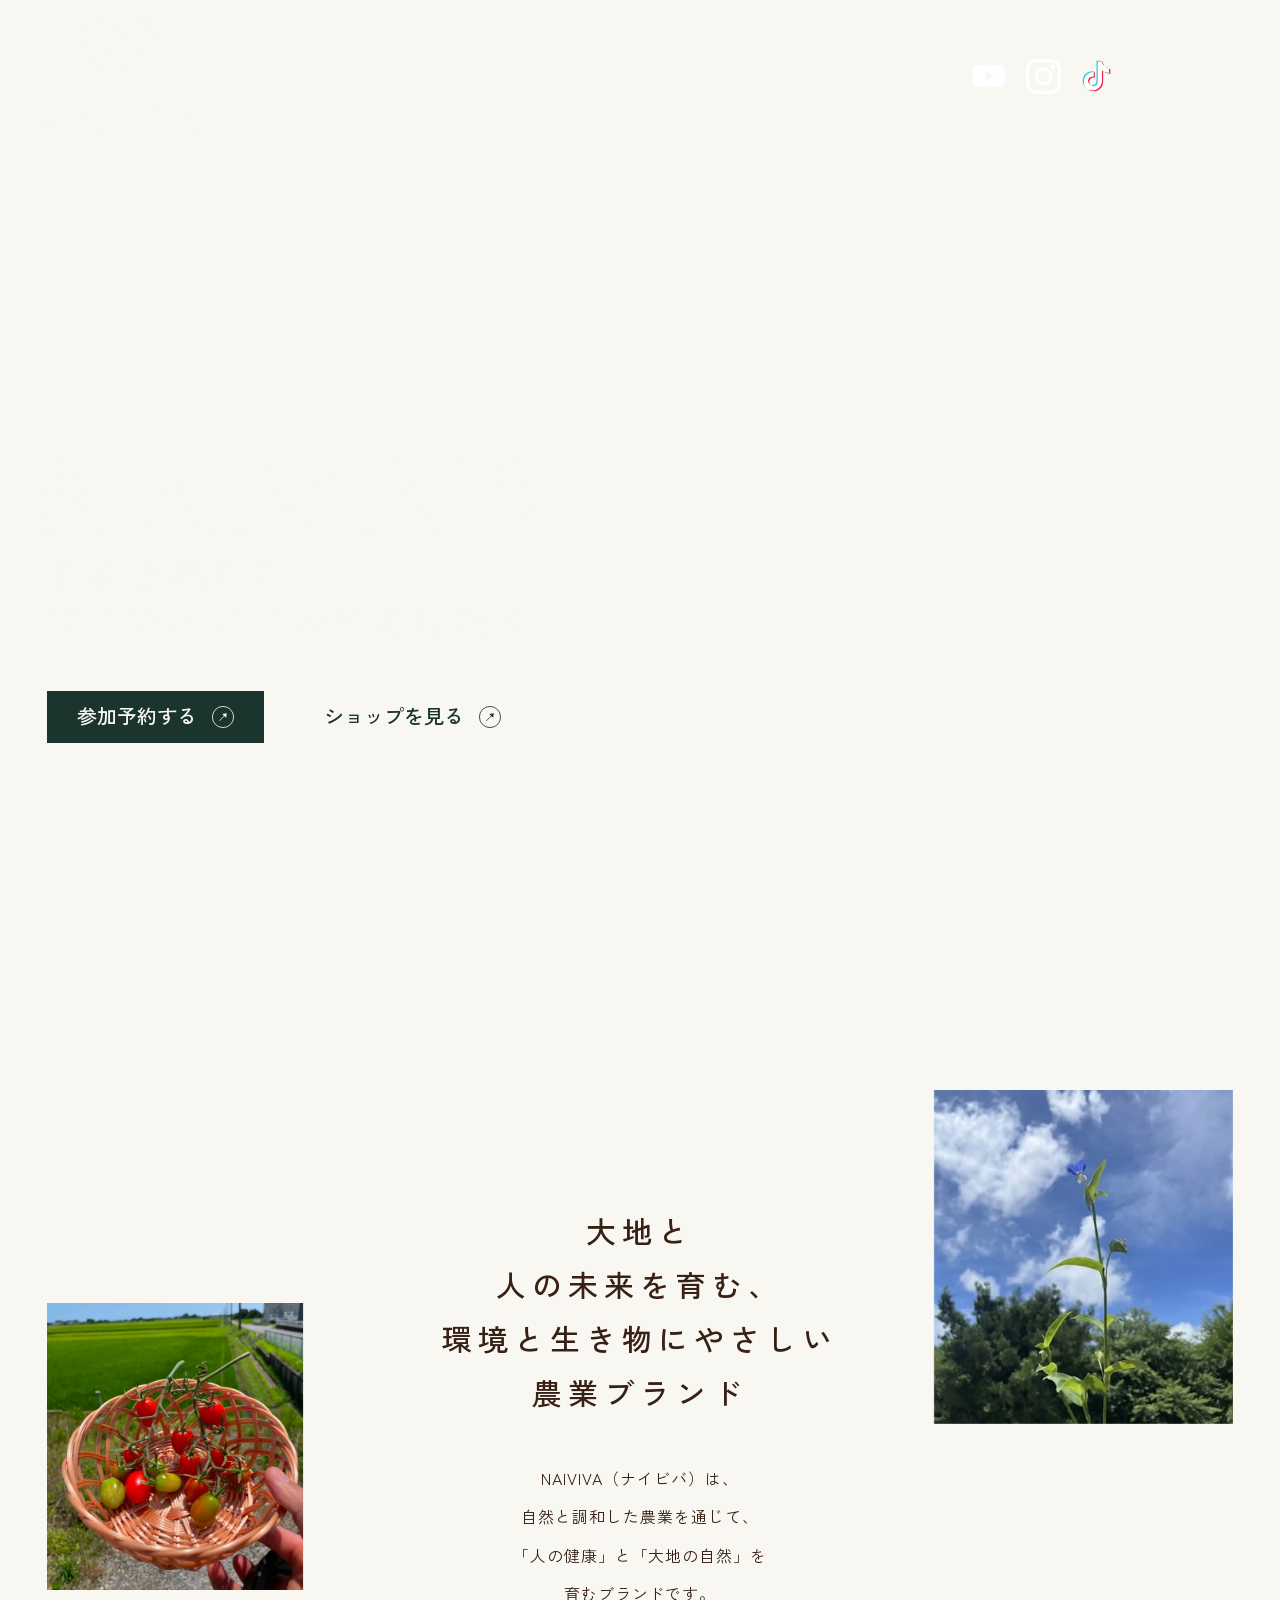
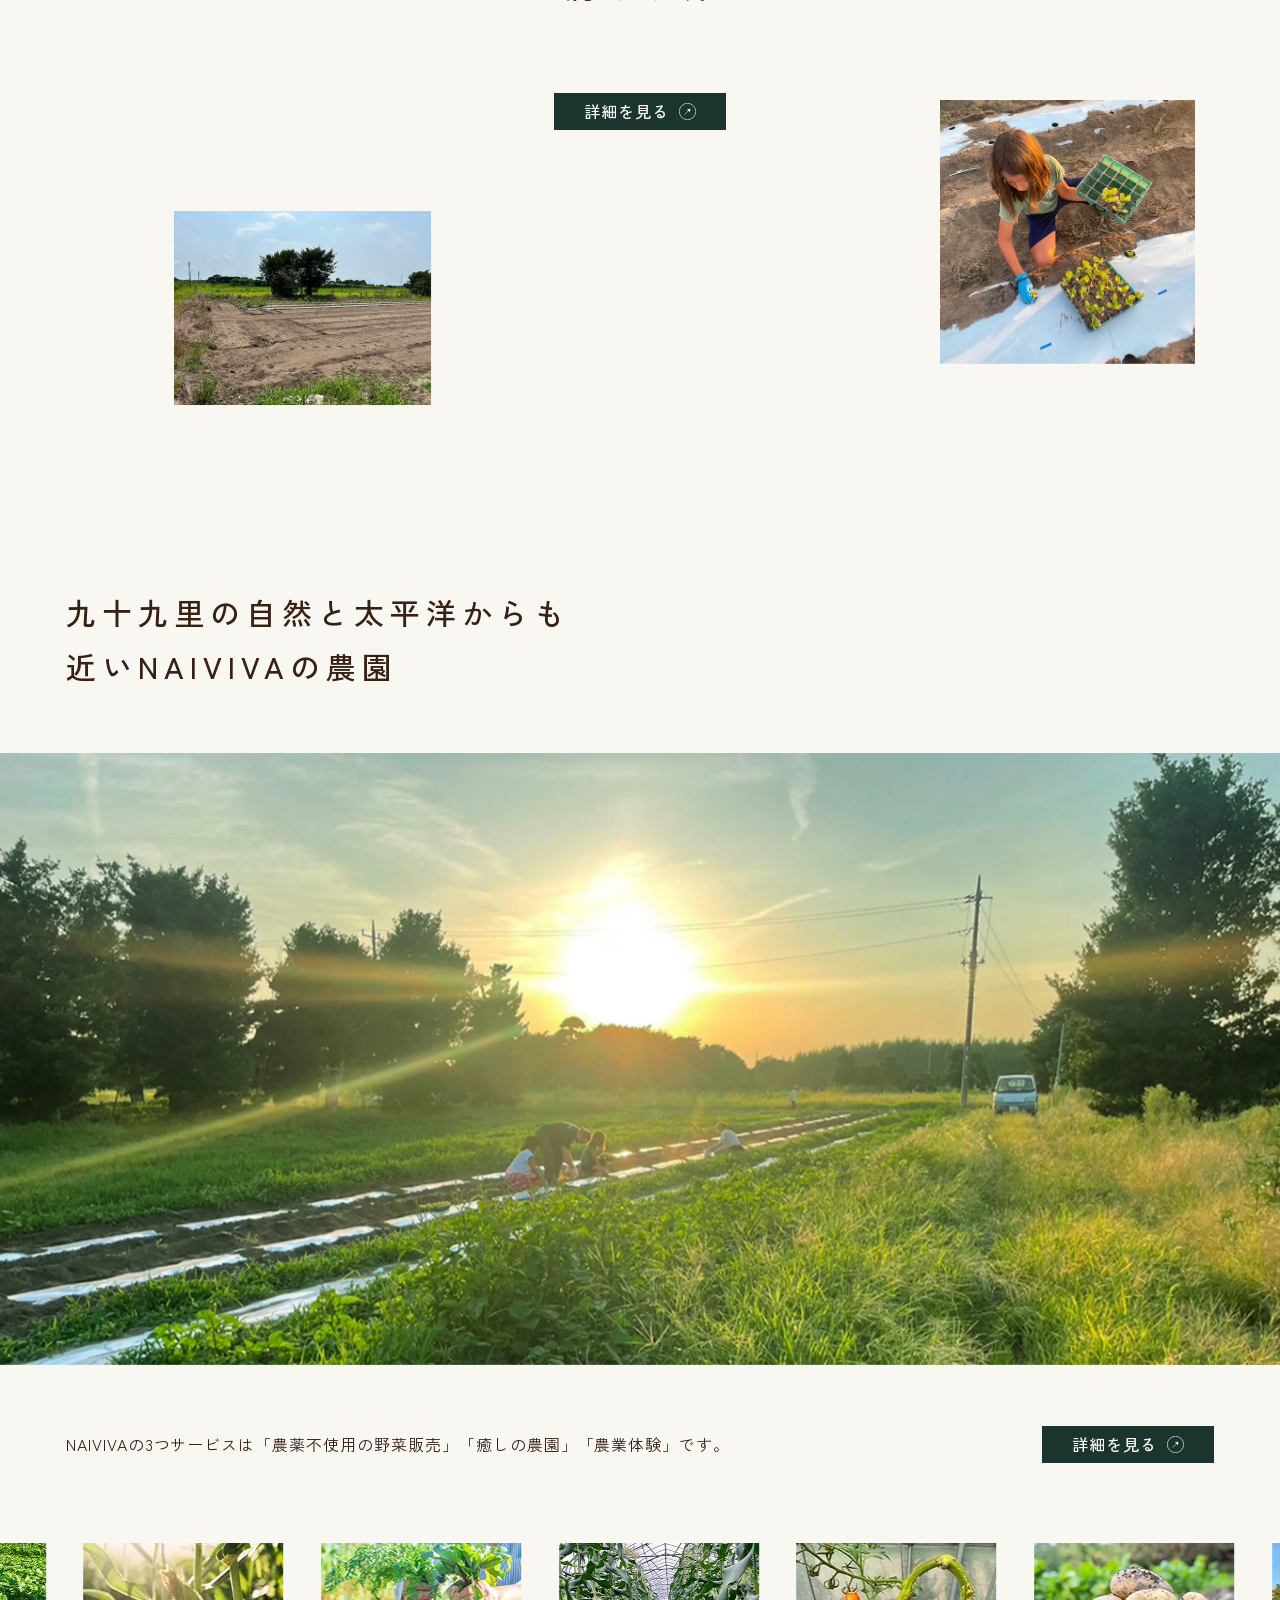
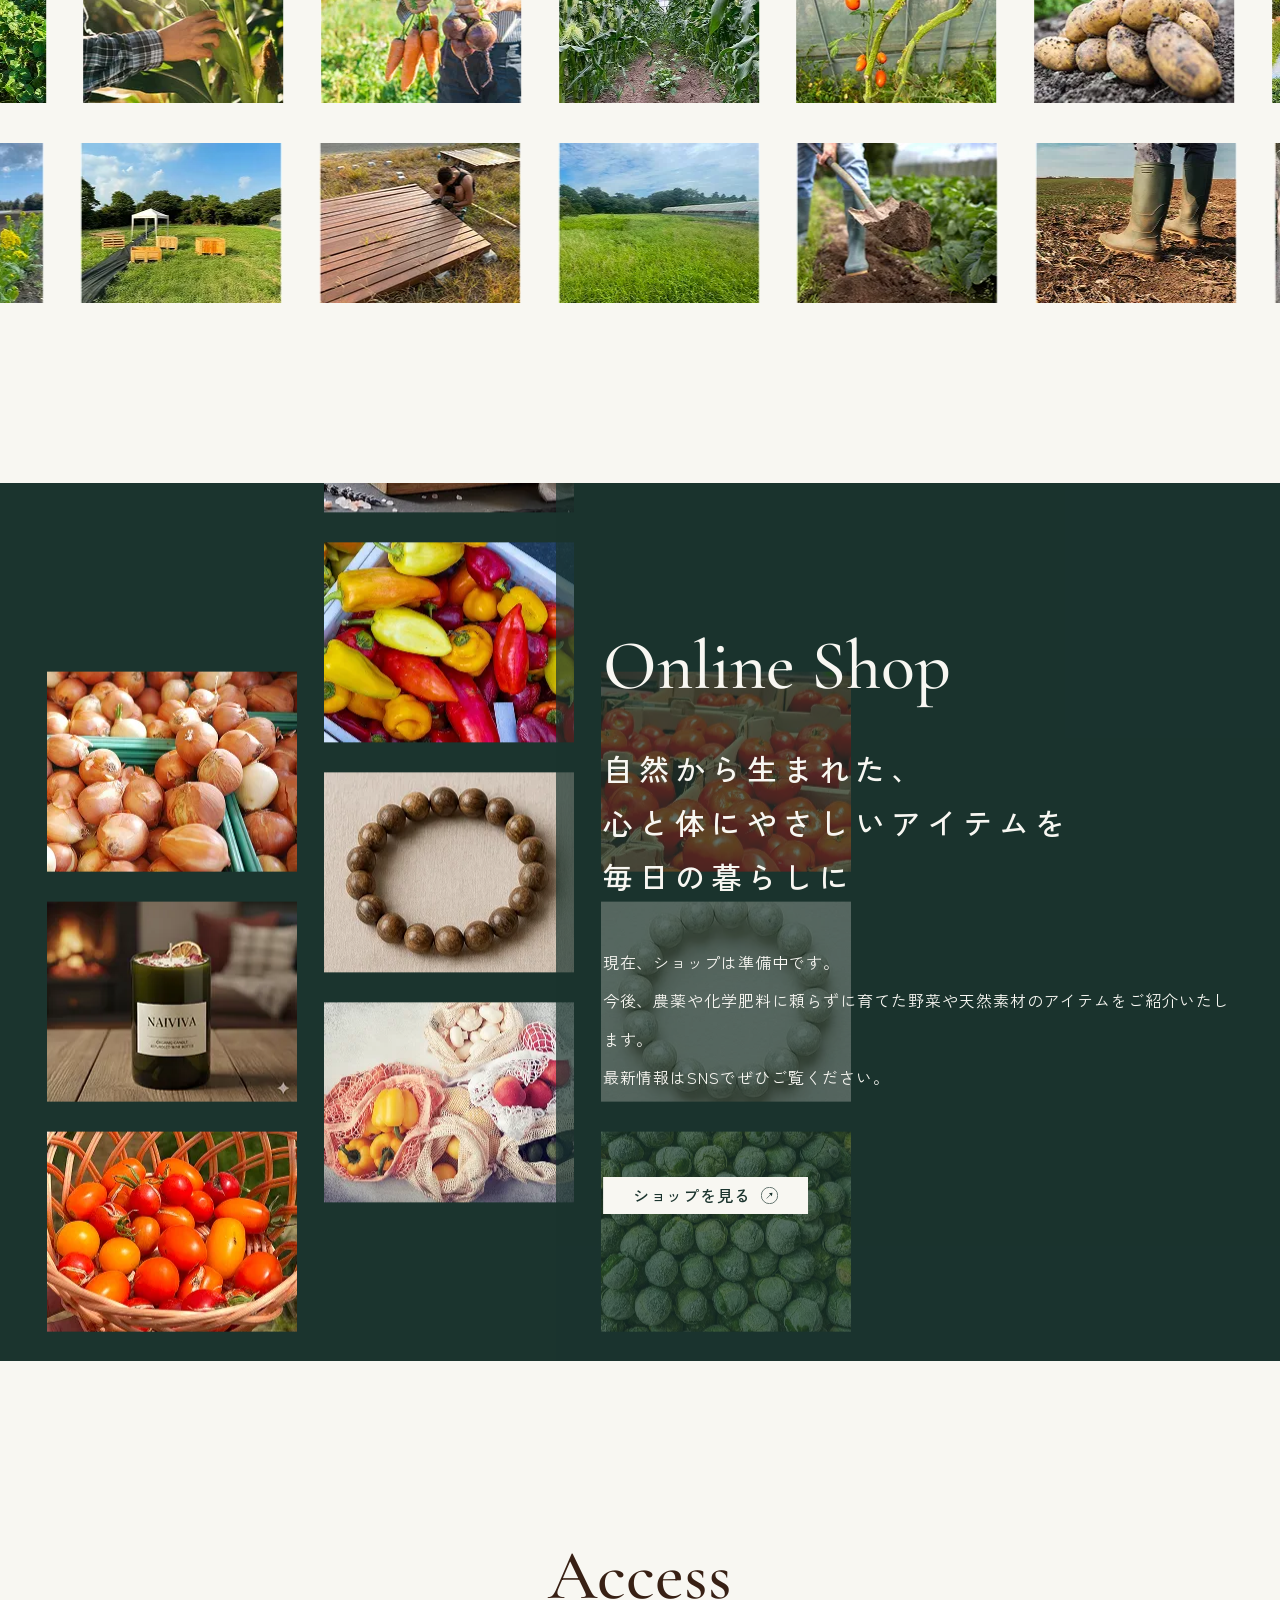
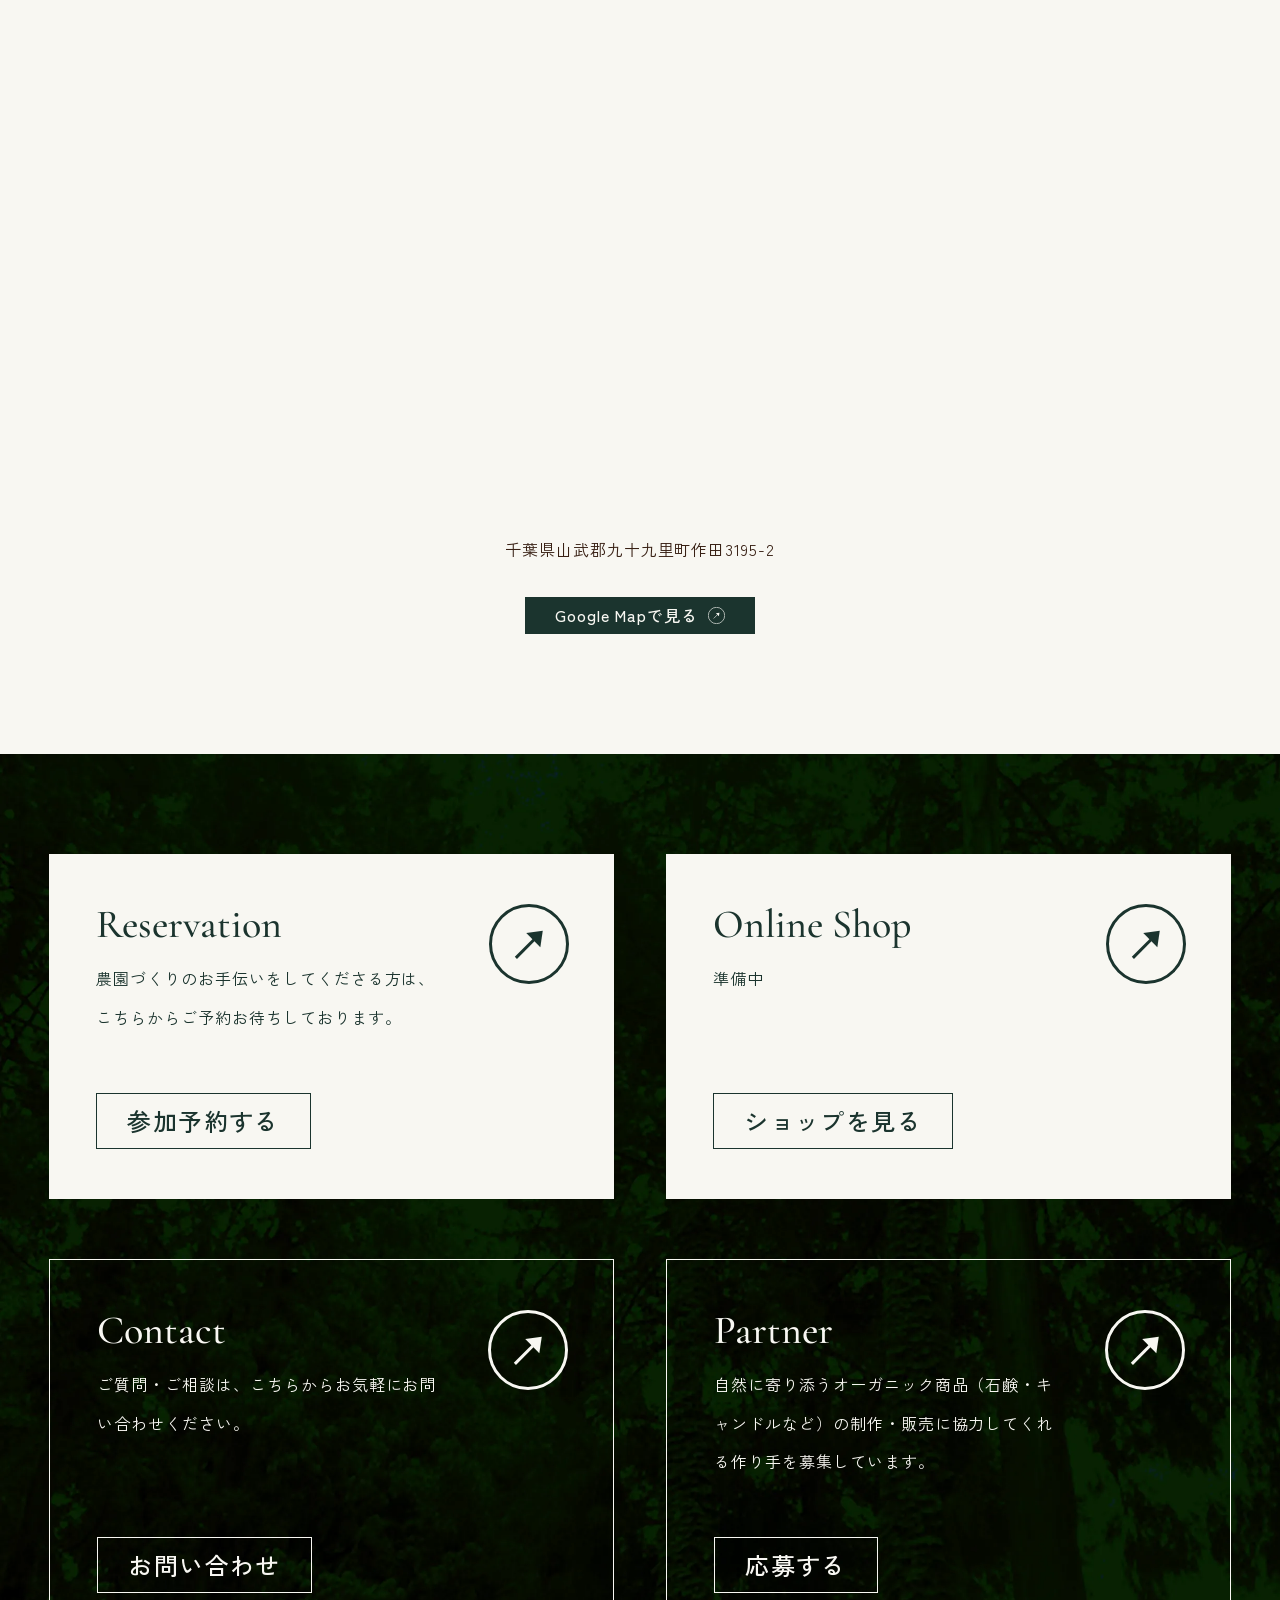
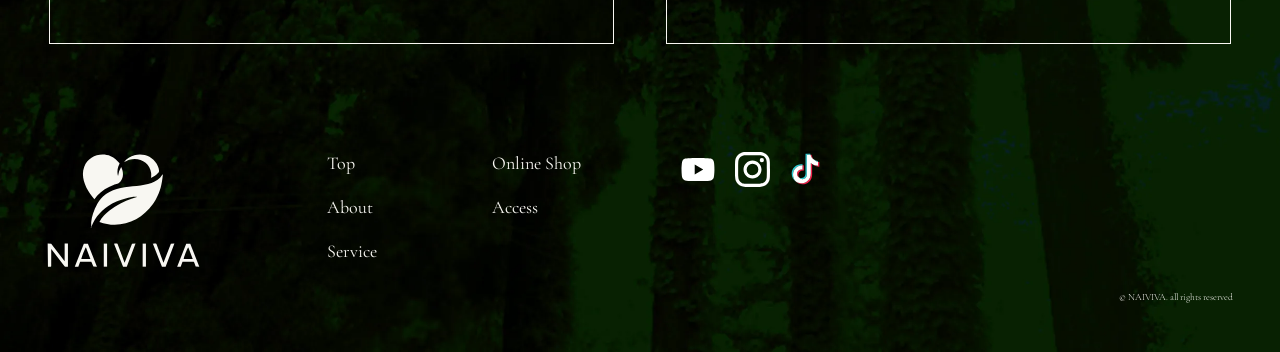
==== commit ac5b3c27: "Mofified Descriptions for All Pages" ====
--- a/index.html
+++ b/index.html
@@ -1,11 +1,11 @@
-<!DOCTYPE html>
+<!doctype html>
 <html lang="ja">
   <head>
     <meta charset="UTF-8" />
     <meta name="viewport" content="width=device-width, initial-scale=1.0" />
     <meta
       name="description"
-      content="NAIVIVA（ナイビバ）は、自然と調和した農業を通じて、「人の健康」と「大地の自然」を育むブランドです。日本では現在、無農薬で栽培されている農地は全体のわずか0.5％です。国は2030年までに25％を目指していますが、まだ道半ばです。NAIVIVAはその一歩を担い、安心できる食と、未来につながる暮らしを広げていきます。"
+      content="NAIVIVA（ナイビバ）は、自然と調和した農業を通じて、「人の健康」と「大地の自然」を育むブランドです。日本では現在、農薬や化学肥料に頼らずに栽培されている農地は全体のわずか0.7％程度です。国は2030年までに25％を目指していますが、まだ道半ばです。NAIVIVAはその一歩を担い、安心できる食と、未来につながる暮らしを広げていきます。"
     />
     <!-- ogp -->
     <meta property="og:url" content="https://naiviva.com" />
@@ -13,7 +13,7 @@
     <meta property="og:title" content="NAIVIVA 公式サイト（ナイビバ）" />
     <meta
       property="og:description"
-      content="NAIVIVA（ナイビバ）は、自然と調和した農業を通じて、「人の健康」と「大地の自然」を育むブランドです。日本では現在、無農薬で栽培されている農地は全体のわずか0.5％です。国は2030年までに25％を目指していますが、まだ道半ばです。NAIVIVAはその一歩を担い、安心できる食と、未来につながる暮らしを広げていきます。"
+      content="NAIVIVA（ナイビバ）は、自然と調和した農業を通じて、「人の健康」と「大地の自然」を育むブランドです。日本では現在、農薬や化学肥料に頼らずに栽培されている農地は全体のわずか0.7％程度です。国は2030年までに25％を目指していますが、まだ道半ばです。NAIVIVAはその一歩を担い、安心できる食と、未来につながる暮らしを広げていきます。"
     />
     <meta property="og:site_name" content="NAIVIVA Official Site" />
     <!-- SNS投稿時に表示したい画像 -->
@@ -268,7 +268,7 @@
               <div class="experience__detail">
                 <div class="section__description-group">
                   <p class="section__description">
-                    NAIVIVAの3つサービスは「無農薬野菜の販売」「癒しの農園」「農業体験」です。
+                    NAIVIVAの3つサービスは「農薬不使用の野菜販売」「癒しの農園」「農業体験」です。
                   </p>
                 </div>
                 <a href="./service.html" class="btn--small btn__primary"
@@ -487,7 +487,7 @@
               </h3>
               <div class="section__description-group shop__description">
                 <p class="section__description">
-                  現在、ショップは準備中です。<br />今後、オーガニック野菜や天然素材のアイテムをご紹介いたします。<br />最新情報はSNSでぜひご覧ください。
+                  現在、ショップは準備中です。<br />今後、農薬や化学肥料に頼らずに育てた野菜や天然素材のアイテムをご紹介いたします。<br />最新情報はSNSでぜひご覧ください。
                 </p>
               </div>
               <a
--- a/assets/css/common.css
+++ b/assets/css/common.css
@@ -104,14 +104,14 @@
     gap: 10px;
   }
   .sns .youtube {
+    width: 32px;
+  }
+  .sns .instagram {
     width: 25px;
-  }
-  .sns .instagram {
-    width: 18px;
     margin-top: -3px;
   }
   .sns .tiktok {
-    width: 22px;
+    width: 29px;
   }
 }
 
@@ -145,23 +145,26 @@
   height: 160px;
   margin-left: 2.94%;
 }
-
-.swiper.swiper--shop {
-  /*スライダーの幅と高さを調整*/
-  /* margin-top: 40px; */
-  margin: 0;
+.swiper-slide.swiper-slide--experience img {
+  width: auto;
+  height: 160px;
 }
 
 @media screen and (max-width: 768px) {
   .swiper.swiper--experience {
     /*スライダーの幅と高さを調整*/
     margin-top: 20px;
+    height: 100px;
   }
   .swiper-wrapper.swiper-wrapper--experience {
   }
   .swiper-slide.swiper-slide--experience {
     /*スライド要素の幅と高さを調整*/
     margin-left: 5.12%;
+    height: 100px;
+  }
+  .swiper-slide.swiper-slide--experience img {
+    height: 100px;
   }
 }
 
@@ -362,7 +365,7 @@
   }
 
   .page-hero {
-    margin-top: 83px;
+    margin-top: 92px;
     height: 294px;
   }
   .page-hero__topic {
@@ -390,28 +393,33 @@
 .header__logo {
   margin-top: 20px;
   margin-left: var(--width-section-pc);
+  width: 153px;
 }
 .header__logo img {
   display: block;
-  width: 11.25%;
-}
-
+  width: 100%;
+}
 .header__sns {
   position: absolute;
   top: 51px;
   right: 12.5%;
 }
+@media screen and (min-width: 769px) and (max-width: 1024px) {
+  .header__sns {
+    right: 16.5%;
+  }
+}
 @media screen and (max-width: 768px) {
   .header__logo {
     margin-top: 16px;
     margin-left: var(--width-section-sp);
+    width: 76px;
   }
   .header__logo img {
-    width: 12.82%;
   }
   .header__sns {
-    top: 20px;
-    right: 19.23%;
+    top: 29px;
+    right: 21.79%;
   }
 }
 
@@ -422,7 +430,7 @@
   position: fixed;
   top: 47px;
   right: var(--width-section-pc);
-  width: 5.14%;
+  width: 70px;
   cursor: pointer;
   z-index: 999;
   transform-origin: center;
@@ -606,18 +614,18 @@
 
 @media screen and (max-width: 768px) {
   .menu-btn {
-    top: 19px;
+    top: 28px;
     right: var(--width-section-sp);
-    width: 6.69%;
+    width: 40px;
   }
   .menu-btn .menu-btn--before,
   .menu-btn .menu-btn--after {
     height: 2px;
-    margin: 7px 0;
+    margin: 10px 0;
   }
   /* active有効化時 */
   .menu-btn.active .menu-btn--after {
-    margin-top: -10px;
+    margin-top: -12px;
   }
 
   .header__menu {
@@ -643,6 +651,7 @@
     margin-right: 0;
     margin-left: 0;
     width: 100%;
+    min-width: auto;
   }
   .header__nav {
     flex-direction: column;
@@ -670,7 +679,6 @@
     font-size: 2.6rem;
     font-weight: 500;
     line-height: 1;
-
     font-size: 2rem;
   }
 }
@@ -720,7 +728,6 @@
   background-repeat: no-repeat;
   background-size: cover;
   background-position: left center;
-  /* background-position: left; */
   margin-top: 120px;
   padding-top: 100px;
 }
--- a/assets/css/top.css
+++ b/assets/css/top.css
@@ -5,7 +5,7 @@
  */
 .fv {
   width: 100%;
-  height: 680px;
+  height: 100vh;
   display: flex;
   flex-direction: column;
   justify-content: center;
@@ -78,7 +78,7 @@
 
 .fv__feature {
   position: absolute;
-  top: 257px;
+  bottom: 157px;
   left: var(--width-section-pc);
 }
 .fv__topic {
@@ -102,11 +102,8 @@
 }
 
 @media screen and (max-width: 768px) {
-  .fv {
-    height: 687px;
-  }
   .fv__feature {
-    top: 328px;
+    bottom: 100px;
     left: var(--width-section-sp);
   }
   .fv__topic img {
@@ -316,7 +313,7 @@
   flex-direction: column;
 }
 .shop-slide__item {
-  max-width: 250px;
+  width: 250px;
 }
 .shop-slide__item > img {
   width: 100%;
@@ -352,7 +349,8 @@
     gap: 3.84%;
   }
   .shop-slide__item {
-    min-width: 29.48%;
+    width: 125px;
+    min-width: 125px;
   }
   .shop-slide__item > img {
     width: 100%;
